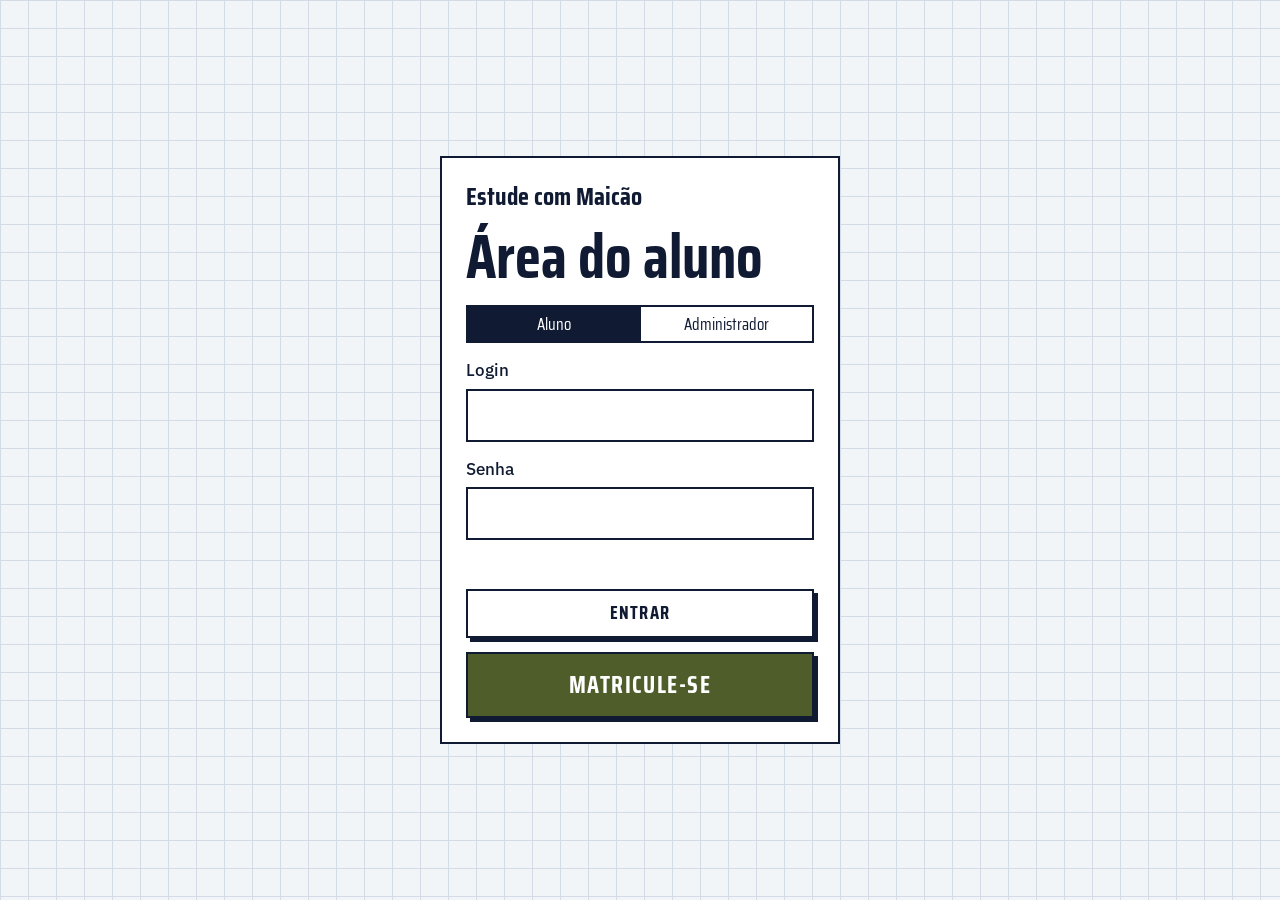
==== index.html @ 5675125b "feat: plataforma de mentoria (landing, login, area do aluno e painel admin) em arquivo unico" ====
<!doctype html><html lang="pt-BR"><head><meta charset="utf-8"><meta name="viewport" content="width=device-width,initial-scale=1"><link rel="preconnect" href="https://fonts.googleapis.com"><link href="https://fonts.googleapis.com/css2?family=Saira+Condensed:wght@600;700&family=IBM+Plex+Sans:wght@400;500&display=swap" rel="stylesheet"><link rel="stylesheet" href="style.css"><title>Área do aluno | Estude com Maicão</title></head>
<body data-p="login"><main class="center"><form id="f" class="box narrow"><a class="logo" href="matricula.html">Estude com Maicão</a><h1>Área do aluno</h1>
<div class="tabs"><button type="button" class="tab on" data-r="aluno">Aluno</button><button type="button" class="tab" data-r="admin">Administrador</button></div>
<label>Login<input id="l" autocomplete="username" required></label>
<label>Senha<input id="s" type="password" autocomplete="current-password" required></label>
<p id="e" class="err" role="alert"></p>
<button class="btn ln">ENTRAR</button>
<a class="btn big" href="matricula.html">MATRICULE-SE</a></form></main><script src="app.js"></script></body></html>
---- style.css ----
:root{--paper:#f2f5f8;--grid:#d3dce6;--ink:#101b33;--olive:#4f5d2a;--brass:#d9a02b;--mute:#53607a}
*{box-sizing:border-box;margin:0}
body{font:17px/1.6 'IBM Plex Sans',system-ui,sans-serif;color:var(--ink);background:linear-gradient(var(--grid) 1px,transparent 1px) 0 0/28px 28px,linear-gradient(90deg,var(--grid) 1px,transparent 1px) 0 0/28px 28px,var(--paper);min-height:100vh}
h1,h2,h3,.btn,.tab,.logo{font-family:'Saira Condensed',Impact,sans-serif;line-height:1.1}
h1{font-size:clamp(2.2rem,6vw,3.8rem);font-weight:700}h2{font-size:2rem;margin-bottom:16px}h3{font-size:1.4rem}
[hidden]{display:none!important}
.wrap{max-width:1000px;margin:auto;padding:0 20px}
.s{padding:48px 0}
.top{background:#fff;border-bottom:2px solid var(--ink)}
.bar{display:flex;justify-content:space-between;align-items:center;gap:12px;padding-top:12px;padding-bottom:12px}
.logo{font-size:1.6rem;font-weight:700;text-decoration:none;color:var(--ink)}
.btn{display:inline-block;padding:12px 24px;background:var(--olive);color:#fff;border:2px solid var(--ink);box-shadow:4px 4px 0 var(--ink);font-size:1.15rem;font-weight:700;letter-spacing:.06em;text-decoration:none;cursor:pointer;text-align:center}
.btn:active{transform:translate(3px,3px);box-shadow:1px 1px 0 var(--ink)}
.btn.br{background:var(--brass);color:var(--ink)}.btn.ln{background:#fff;color:var(--ink)}
.box{background:#fff;border:2px solid var(--ink);padding:24px}
.center{display:grid;place-items:center;min-height:100vh;padding:20px}
.narrow{width:100%;max-width:400px;display:grid;gap:14px}.narrow .btn{width:100%}.big{padding:18px;font-size:1.5rem}
label{display:grid;gap:4px;font-weight:500}
input,select{width:100%;padding:11px;background:#fff;border:2px solid var(--ink);font:inherit;color:var(--ink)}
:focus-visible{outline:3px solid var(--brass);outline-offset:2px}
.tabs{display:flex}.tab{flex:1;padding:8px;background:#fff;border:2px solid var(--ink);font-size:1.05rem;cursor:pointer;color:var(--ink)}.tab+.tab{border-left:0}.tab.on{background:var(--ink);color:#fff}
.err{color:#b3261e;min-height:1.4em;font-size:.95rem}
.hero{display:grid;grid-template-columns:1fr 1fr;gap:40px;align-items:center;padding:56px 0}
.hero p{margin:16px 0 24px;max-width:46ch;color:var(--mute)}
.video{aspect-ratio:16/9;background:#fff;border:2px solid var(--ink);box-shadow:6px 6px 0 var(--ink);display:grid;place-items:center;text-align:center;padding:12px}
.video iframe{width:100%;height:100%;border:0}
.steps{display:grid;grid-template-columns:repeat(3,1fr);gap:20px;list-style:none;padding:0;counter-reset:n}
.steps li{background:#fff;border:2px solid var(--ink);padding:20px;counter-increment:n}
.steps li::before{content:counter(n);font:700 2.4rem 'Saira Condensed',sans-serif;color:var(--olive);display:block}
.grid3{display:grid;grid-template-columns:repeat(auto-fill,minmax(210px,1fr));gap:34px 22px;padding-top:14px}
.pasta{position:relative;display:grid;gap:4px;text-align:left;padding:22px 18px;background:#dfe6c8;border:2px solid var(--ink);font:inherit;color:var(--ink);cursor:pointer}
.pasta b{font:700 1.4rem 'Saira Condensed',sans-serif}.pasta small{color:var(--mute)}
.pasta::before{content:"";position:absolute;top:-14px;left:-2px;width:44%;height:14px;background:inherit;border:2px solid var(--ink);border-bottom:0}
button.pasta:hover{background:#cfd9ad}
.item{display:block;width:100%;text-align:left;padding:14px;margin-top:10px;background:#fff;border:2px solid var(--ink);font:inherit;color:var(--ink);cursor:pointer}.item:hover{background:#eef2e0}
details{background:#fff;border:2px solid var(--ink);padding:14px;margin-top:10px}summary{font-weight:500;cursor:pointer}details p{margin-top:8px;color:var(--mute)}
.cta{text-align:center}.cta p{margin-bottom:20px;color:var(--mute)}
footer{padding:24px 0;text-align:center;color:var(--mute);font-size:.9rem}
.ov{overflow-x:auto}table{width:100%;border-collapse:collapse;background:#fff}td,th{border:2px solid var(--ink);padding:8px;text-align:left}
td button,ul.l button,.chip button{margin:2px;padding:4px 10px;border:2px solid var(--ink);background:#fff;cursor:pointer;font:inherit;color:var(--ink)}
.form{display:grid;grid-template-columns:repeat(auto-fit,minmax(180px,1fr));gap:12px;align-items:end;margin:16px 0}
.chip{display:inline-block;border:2px solid var(--ink);background:#fff;padding:2px 4px 2px 10px;margin:0 6px 6px 0}
ul.l{list-style:none;padding:0}ul.l li{background:#fff;border:2px solid var(--ink);padding:8px 12px;margin-top:8px;display:flex;gap:10px;align-items:center}ul.l small{color:var(--mute);margin-right:auto}
@media(max-width:760px){.hero,.steps{grid-template-columns:1fr}}
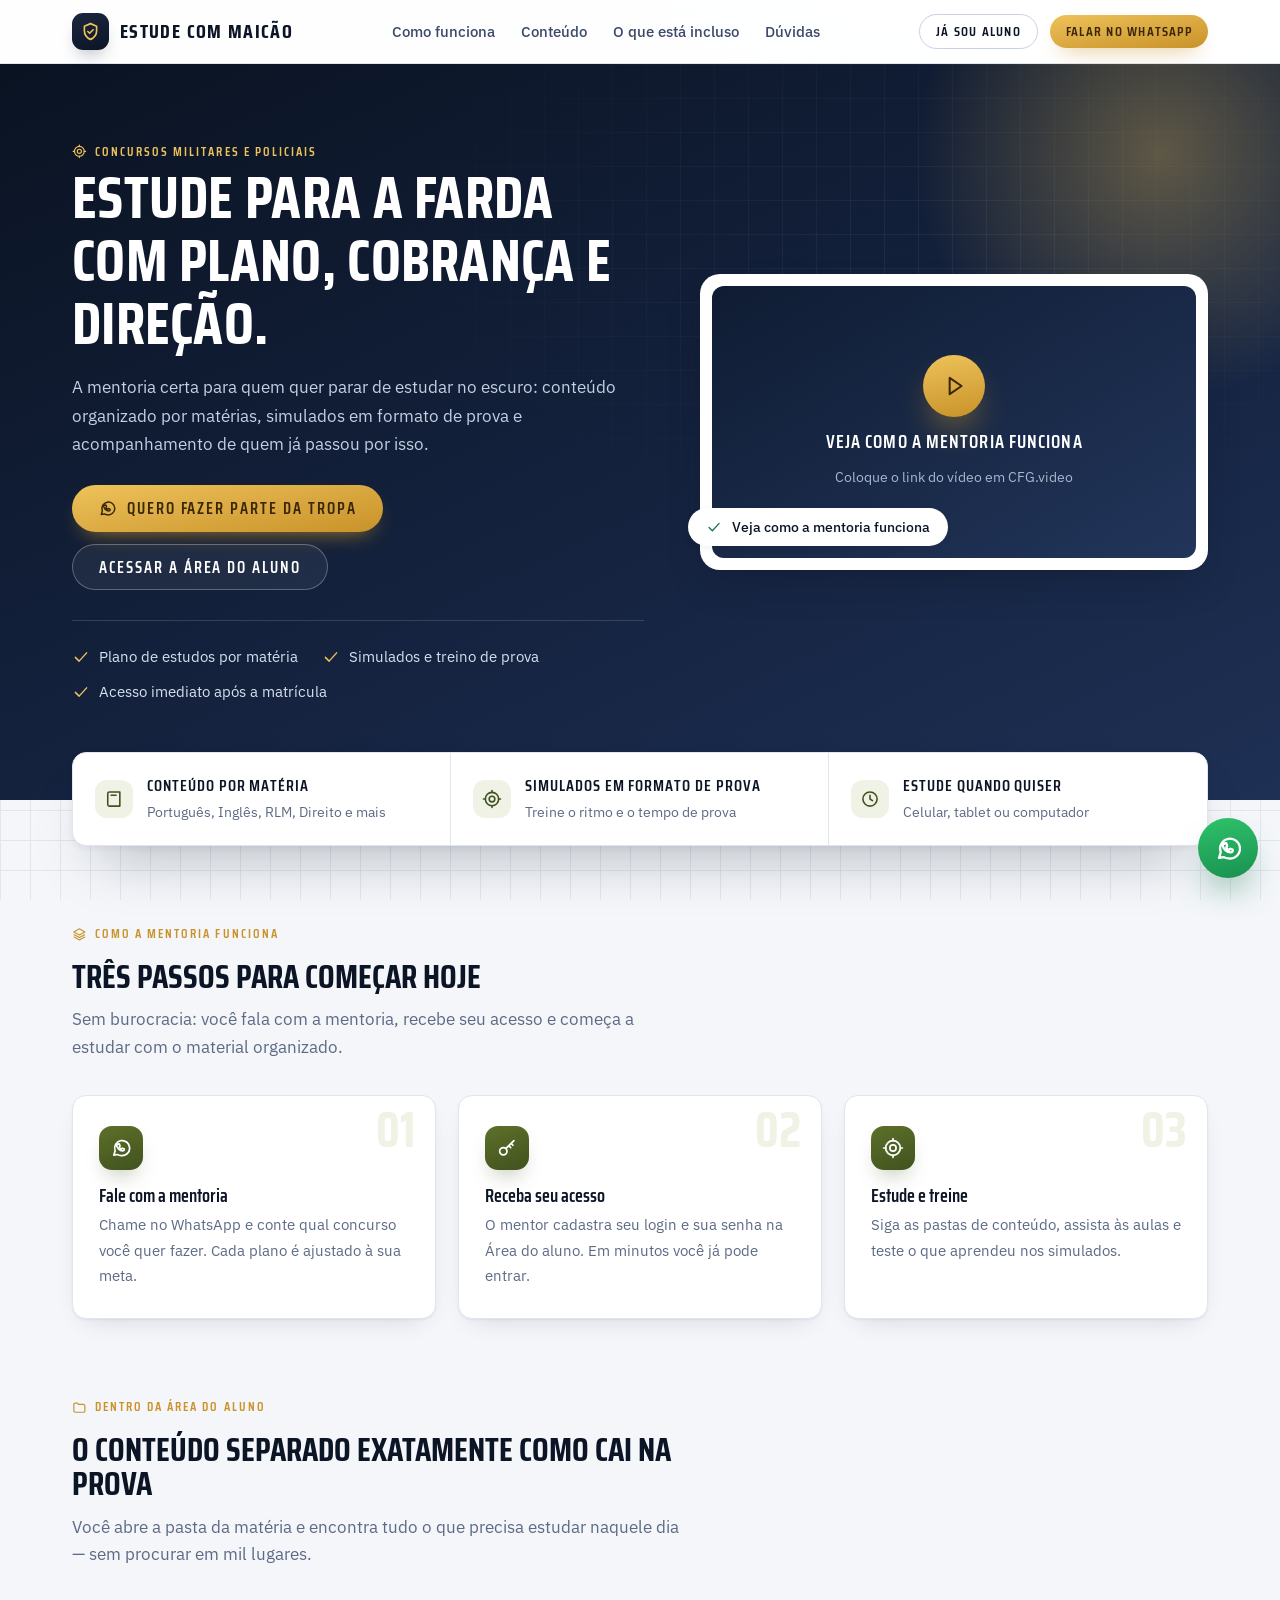
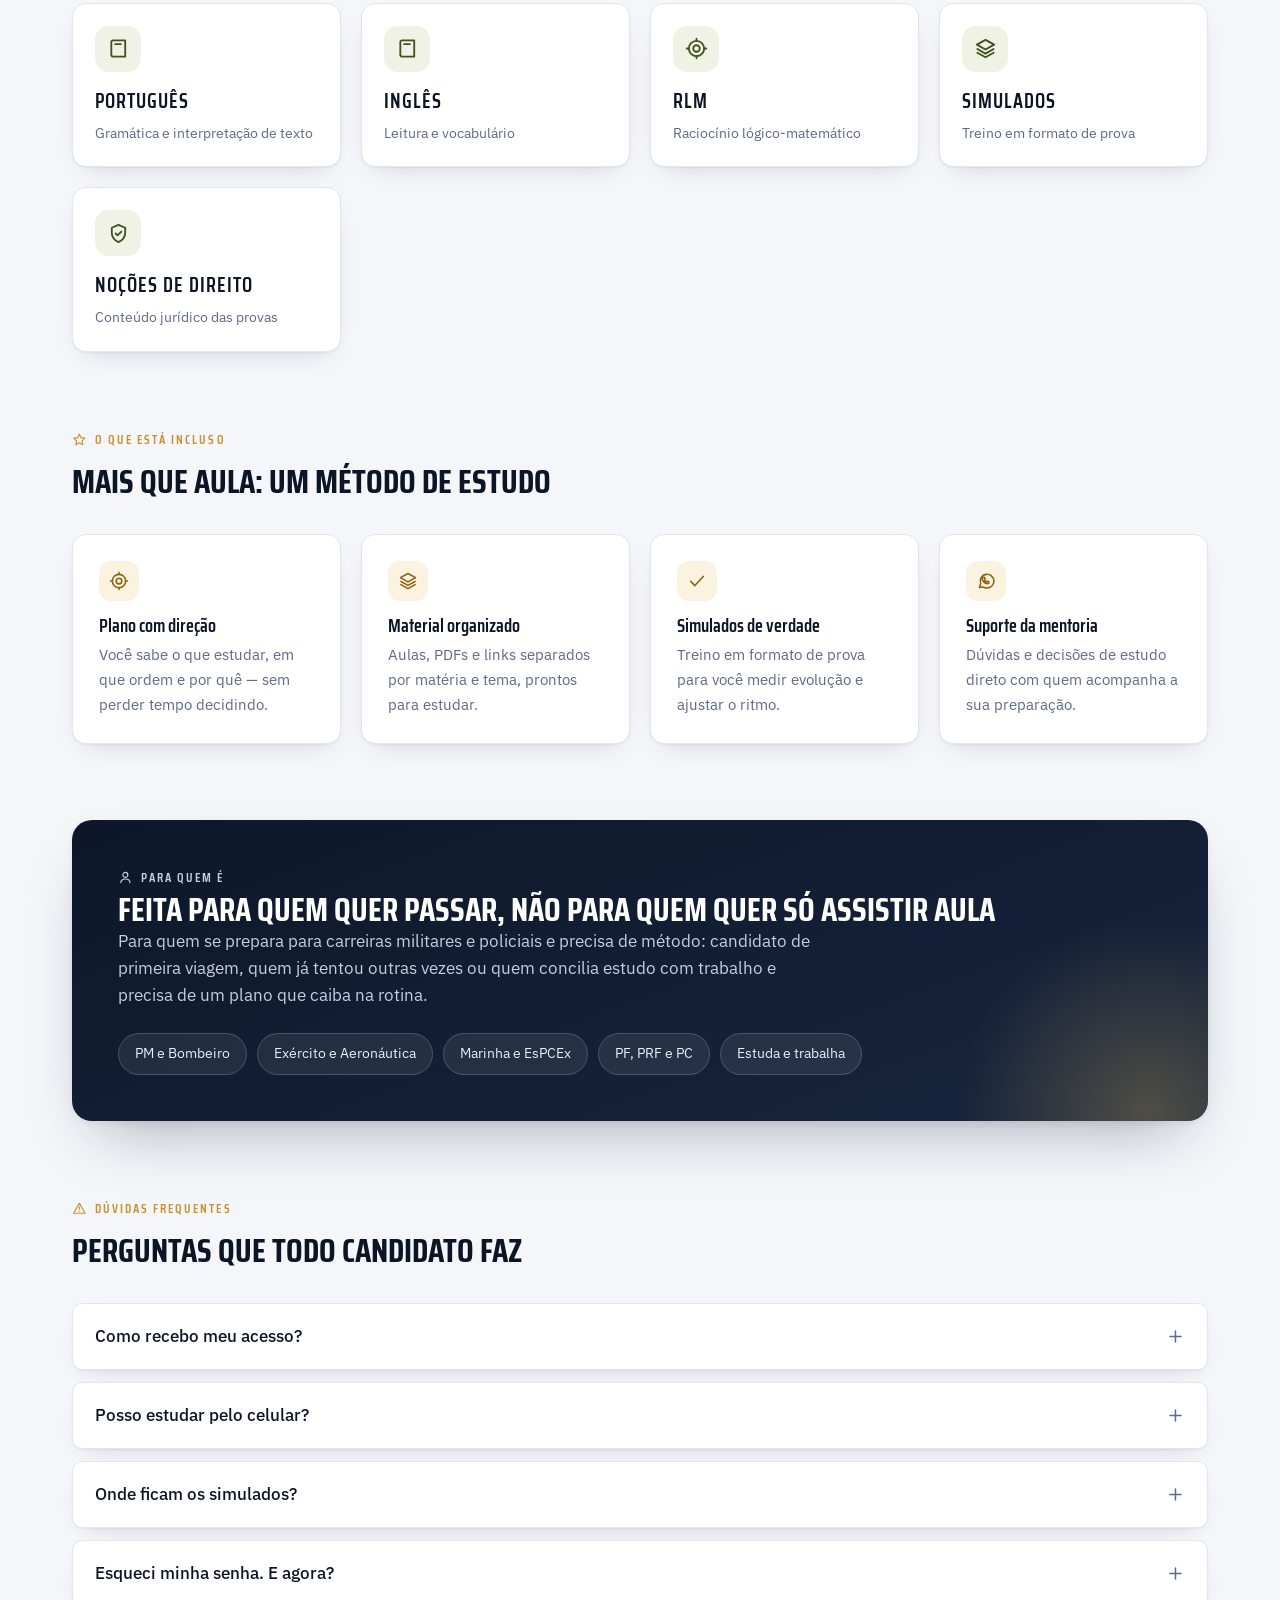
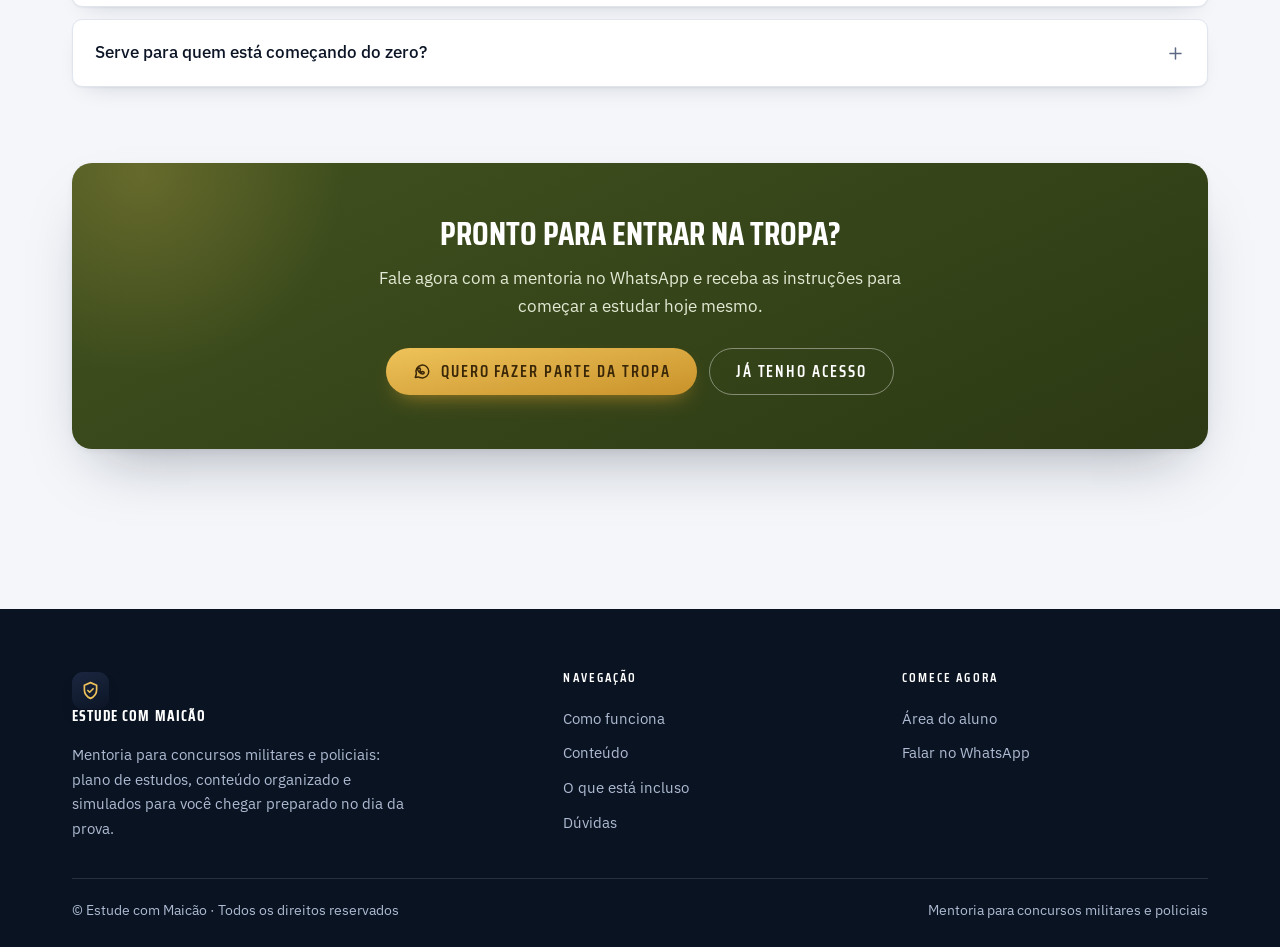
==== commit 271906d3: "chore: nova plataforma na raiz e versao antiga movida para v1/" ====
--- a/index.html
+++ b/index.html
@@ -1,8 +1,1084 @@
-<!doctype html><html lang="pt-BR"><head><meta charset="utf-8"><meta name="viewport" content="width=device-width,initial-scale=1"><link rel="preconnect" href="https://fonts.googleapis.com"><link href="https://fonts.googleapis.com/css2?family=Saira+Condensed:wght@600;700&family=IBM+Plex+Sans:wght@400;500&display=swap" rel="stylesheet"><link rel="stylesheet" href="style.css"><title>Área do aluno | Estude com Maicão</title></head>
-<body data-p="login"><main class="center"><form id="f" class="box narrow"><a class="logo" href="matricula.html">Estude com Maicão</a><h1>Área do aluno</h1>
-<div class="tabs"><button type="button" class="tab on" data-r="aluno">Aluno</button><button type="button" class="tab" data-r="admin">Administrador</button></div>
-<label>Login<input id="l" autocomplete="username" required></label>
-<label>Senha<input id="s" type="password" autocomplete="current-password" required></label>
-<p id="e" class="err" role="alert"></p>
-<button class="btn ln">ENTRAR</button>
-<a class="btn big" href="matricula.html">MATRICULE-SE</a></form></main><script src="app.js"></script></body></html>
+<!doctype html>
+<html lang="pt-BR">
+<head>
+<meta charset="utf-8">
+<meta name="viewport" content="width=device-width,initial-scale=1,viewport-fit=cover">
+<meta name="description" content="Mentoria para concursos militares e policiais: plano de estudos, conteúdo organizado por pastas e simulados na Área do aluno.">
+<meta name="theme-color" content="#0c1526">
+<link rel="preconnect" href="https://fonts.googleapis.com">
+<link rel="preconnect" href="https://fonts.gstatic.com" crossorigin>
+<link href="https://fonts.googleapis.com/css2?family=Saira+Condensed:wght@500;600;700&family=IBM+Plex+Sans:wght@400;500;600&display=swap" rel="stylesheet">
+<title>Estude com Maicão | Mentoria para concursos militares e policiais</title>
+<style>
+:root{
+  --ink:#0c1526;--ink-2:#1b2740;--ink-3:#3b496a;
+  --paper:#f4f6fa;--card:#fff;
+  --olive:#41521f;--olive-2:#5d7029;--olive-soft:#eff2e4;
+  --brass:#c9922a;--brass-2:#eec25a;--brass-soft:#fbf3df;
+  --mute:#5d6a85;--line:#e0e5ee;--line-2:#c9d2e0;
+  --ok:#17724a;--ok-soft:#e7f4ed;--danger:#a81f16;--danger-soft:#fdecea;
+  --r-lg:20px;--r:14px;--r-sm:10px;--pill:999px;
+  --sh-1:0 1px 2px rgba(12,21,38,.05),0 10px 26px -14px rgba(12,21,38,.20);
+  --sh-2:0 2px 6px rgba(12,21,38,.06),0 30px 60px -26px rgba(12,21,38,.35);
+  --sh-3:0 18px 40px -18px rgba(12,21,38,.55);
+  --max:1180px;
+}
+*{box-sizing:border-box;margin:0}
+html{scroll-behavior:smooth;-webkit-text-size-adjust:100%}
+body{
+  font:16.5px/1.65 'IBM Plex Sans',system-ui,-apple-system,'Segoe UI',sans-serif;color:var(--ink);
+  background:
+    radial-gradient(1100px 520px at 88% -18%,#fff,rgba(255,255,255,0) 62%),
+    linear-gradient(var(--line) 1px,transparent 1px) 0 0/30px 30px,
+    linear-gradient(90deg,var(--line) 1px,transparent 1px) 0 0/30px 30px,
+    var(--paper);
+  background-attachment:fixed;
+  min-height:100vh;min-height:100dvh;-webkit-font-smoothing:antialiased;
+  -webkit-tap-highlight-color:transparent;
+  overflow-x:hidden;
+}
+h1,h2,h3,h4,.display,.btn,.seg-btn,.logo,.stat b,.step-n,.eyebrow,.tag,.badge,.pill{
+  font-family:'Saira Condensed',Impact,'Arial Narrow',sans-serif;line-height:1.06}
+h1{font-size:clamp(2.2rem,5.2vw,3.7rem);font-weight:700;text-transform:uppercase;letter-spacing:.005em}
+h2{font-size:clamp(1.45rem,3vw,2.05rem);font-weight:700;text-transform:uppercase}
+h3{font-size:1.16rem;font-weight:600}
+p{max-width:70ch}
+a{color:inherit;text-decoration:none}
+[hidden]{display:none!important}
+.muted{color:var(--mute)}
+.small{font-size:.88rem}
+.wrap{max-width:var(--max);margin:0 auto;padding:0 max(22px,env(safe-area-inset-left)) 0 max(22px,env(safe-area-inset-right))}
+.row{display:flex;align-items:center;gap:10px}
+.ico{display:inline-flex;align-items:center;justify-content:center;width:1.15em;height:1.15em;flex:0 0 auto}
+.ico svg{width:100%;height:100%;fill:none;stroke:currentColor;stroke-width:1.9;stroke-linecap:round;stroke-linejoin:round}
+.ico.fill svg{fill:currentColor;stroke:none}
+.eyebrow{display:inline-flex;align-items:center;gap:8px;font-size:.8rem;font-weight:600;letter-spacing:.16em;text-transform:uppercase;color:var(--brass)}
+.sec{padding:76px 0}
+.sec-head{max-width:62ch;margin-bottom:34px}
+.sec-head h2{margin:10px 0 12px}
+.card{background:var(--card);border:1px solid var(--line);border-radius:var(--r);box-shadow:var(--sh-1)}
+.card.pad{padding:26px}
+.badge{display:inline-flex;align-items:center;gap:6px;padding:3px 11px;border-radius:var(--pill);background:var(--olive-soft);color:var(--olive);font-size:.78rem;font-weight:600;letter-spacing:.09em;text-transform:uppercase;border:1px solid rgba(65,82,31,.16)}
+.badge.gold{background:var(--brass-soft);color:#8a6413;border-color:rgba(201,146,42,.28)}
+.badge.new{background:var(--brass);color:#3d2a05;border-color:transparent}
+.pill{display:inline-flex;align-items:center;gap:6px;padding:4px 12px;border-radius:var(--pill);font-size:.8rem;font-weight:600;letter-spacing:.08em;text-transform:uppercase;border:1px solid var(--line-2);background:#fff;color:var(--ink-3)}
+.pill.ok{background:var(--ok-soft);border-color:rgba(23,114,74,.22);color:var(--ok)}
+.pill.off{background:var(--danger-soft);border-color:rgba(168,31,22,.2);color:var(--danger)}
+.btn{
+  display:inline-flex;align-items:center;justify-content:center;gap:10px;
+  padding:14px 26px;border:0;border-radius:var(--pill);cursor:pointer;font:600 1.02rem/1 'Saira Condensed',sans-serif;
+  letter-spacing:.12em;text-transform:uppercase;color:#fff;background:linear-gradient(170deg,var(--olive-2),var(--olive));
+  box-shadow:0 10px 22px -12px rgba(65,82,31,.85);transition:transform .18s ease,box-shadow .18s ease,filter .18s ease;
+  text-align:center;white-space:nowrap;
+}
+.btn:hover{transform:translateY(-2px);box-shadow:0 16px 30px -14px rgba(65,82,31,.9)}
+.btn:active{transform:translateY(0) scale(.99)}
+.btn.gold{background:linear-gradient(170deg,var(--brass-2),var(--brass));color:#3a2708;box-shadow:0 10px 22px -12px rgba(201,146,42,.95)}
+.btn.gold:hover{box-shadow:0 16px 32px -14px rgba(201,146,42,1)}
+.btn.dark{background:linear-gradient(170deg,var(--ink-2),var(--ink));color:#fff;box-shadow:0 10px 22px -14px rgba(12,21,38,.9)}
+.btn.ghost{background:#fff;color:var(--ink);border:1.5px solid var(--line-2);box-shadow:none}
+.btn.ghost:hover{border-color:var(--ink);box-shadow:var(--sh-1)}
+.btn.danger{background:linear-gradient(170deg,#c9302a,var(--danger));box-shadow:0 10px 22px -14px rgba(168,31,22,.9)}
+.btn.sm{padding:10px 16px;font-size:.86rem;letter-spacing:.09em}
+.btn.block{width:100%}
+.btn[disabled]{opacity:.62;cursor:not-allowed;transform:none;box-shadow:none}
+.link{background:none;border:0;padding:0;cursor:pointer;color:var(--olive);font:600 .95rem 'IBM Plex Sans',sans-serif;text-decoration:underline;text-underline-offset:3px}
+.field{display:grid;gap:7px}
+.field>span{font:600 .78rem/1 'IBM Plex Sans',sans-serif;letter-spacing:.12em;text-transform:uppercase;color:var(--ink-3)}
+input,select,textarea{
+  width:100%;padding:13px 15px;background:#fff;border:1.5px solid var(--line-2);border-radius:var(--r-sm);
+  font:inherit;color:var(--ink);transition:border-color .15s ease,box-shadow .15s ease;
+}
+input::placeholder{color:#9aa5bb}
+input:focus,select:focus,textarea:focus{outline:0;border-color:var(--ink);box-shadow:0 0 0 4px rgba(201,146,42,.28)}
+.ig{position:relative;display:flex;align-items:center}
+.ig input{padding-right:52px}
+.ig-btn{position:absolute;right:6px;width:40px;height:40px;border:0;border-radius:9px;background:transparent;color:var(--mute);cursor:pointer;display:grid;place-items:center}
+.ig-btn:hover{background:var(--paper);color:var(--ink)}
+.ig-btn .ico{width:19px;height:19px}
+.err{color:var(--danger);font-size:.92rem;min-height:1.35em;display:flex;align-items:center;gap:8px}
+.mono{font-family:ui-monospace,SFMono-Regular,Menlo,monospace}
+.top{position:-webkit-sticky;position:sticky;top:0;z-index:40;background:rgba(255,255,255,.9);-webkit-backdrop-filter:blur(12px);backdrop-filter:blur(12px);border-bottom:1px solid var(--line)}
+.bar{display:flex;align-items:center;justify-content:space-between;gap:18px;padding-top:13px;padding-bottom:13px}
+.brand{display:inline-flex;align-items:center;gap:11px;font:700 1.22rem/1 'Saira Condensed',sans-serif;text-transform:uppercase;letter-spacing:.07em}
+.brand-mark{width:37px;height:37px;border-radius:11px;display:grid;place-items:center;background:linear-gradient(160deg,var(--ink-2),var(--ink));color:var(--brass-2);box-shadow:0 10px 20px -12px rgba(12,21,38,.95)}
+.brand-mark .ico{width:21px;height:21px}
+.nav{display:flex;align-items:center;gap:26px}
+.nav a{font:500 .94rem/1 'IBM Plex Sans',sans-serif;color:var(--ink-3);padding:6px 0;position:relative}
+.nav a::after{content:'';position:absolute;left:0;bottom:0;height:2px;width:0;background:var(--brass);transition:width .22s ease}
+.nav a:hover{color:var(--ink)}
+.nav a:hover::after{width:100%}
+.nav-actions{display:flex;align-items:center;gap:12px}
+.menu-btn{display:none;width:42px;height:42px;border:1px solid var(--line-2);background:#fff;border-radius:11px;color:var(--ink);cursor:pointer;place-items:center}
+.menu-btn .ico{width:20px;height:20px}
+.hero{position:relative;overflow:hidden;background:linear-gradient(155deg,#0a1322 0%,#152340 58%,#1e3054 100%);color:#eef2f9;padding:76px 0 96px}
+.hero::before{content:'';position:absolute;inset:0;background-image:linear-gradient(rgba(255,255,255,.055) 1px,transparent 1px),linear-gradient(90deg,rgba(255,255,255,.055) 1px,transparent 1px);background-size:34px 34px;-webkit-mask-image:radial-gradient(760px 420px at 72% 24%,#000,transparent 78%);mask-image:radial-gradient(760px 420px at 72% 24%,#000,transparent 78%)}
+.hero::after{content:'';position:absolute;width:560px;height:560px;right:-160px;top:-190px;border-radius:50%;background:radial-gradient(circle,rgba(238,194,90,.34),rgba(238,194,90,0) 62%)}
+.hero .wrap{position:relative;z-index:1}
+.hero-grid{display:grid;grid-template-columns:1.06fr .94fr;gap:56px;align-items:center}
+.hero h1{color:#fff;max-width:22ch}
+.hero .eyebrow{color:var(--brass-2)}
+.hero-lead{margin:18px 0 26px;font-size:1.08rem;color:#c4cfe2}
+.hero-cta{display:flex;flex-wrap:wrap;gap:12px}
+.hero-points{display:flex;flex-wrap:wrap;gap:10px 24px;margin-top:30px;padding-top:24px;border-top:1px solid rgba(255,255,255,.14);list-style:none;padding-left:0}
+.hero-points li{display:flex;align-items:center;gap:9px;font-size:.93rem;color:#d7e0ef}
+.hero-points .ico{width:18px;height:18px;color:var(--brass-2)}
+.video-card{position:relative;border-radius:var(--r-lg);background:#fff;padding:12px;box-shadow:var(--sh-3)}
+.video{position:relative;aspect-ratio:16/9;border-radius:12px;overflow:hidden;background:linear-gradient(150deg,#0f1c33,#22355a);display:grid;place-items:center;text-align:center;color:#ccd7ea}
+.video iframe{position:absolute;inset:0;width:100%;height:100%;border:0}
+.video-ph{display:grid;gap:10px;place-items:center;padding:22px}
+.video-ph b{font:600 1.15rem 'Saira Condensed';text-transform:uppercase;letter-spacing:.06em;color:#fff}
+.video-ph small{color:#a9b7ce}
+.video-ph .play{width:62px;height:62px;border-radius:50%;background:linear-gradient(170deg,var(--brass-2),var(--brass));color:#3a2708;display:grid;place-items:center;box-shadow:0 18px 36px -14px rgba(201,146,42,.95)}
+.video-ph .play .ico{width:26px;height:26px}
+.video-tag{position:absolute;left:-12px;bottom:24px;background:#fff;color:var(--ink);border-radius:var(--pill);padding:10px 18px;box-shadow:var(--sh-2);display:flex;align-items:center;gap:9px;font:500 .88rem 'IBM Plex Sans'}
+.video-tag .ico{color:var(--ok)}
+.strip{margin-top:-48px;position:relative;z-index:2}
+.strip-inner{display:grid;grid-template-columns:repeat(3,1fr);background:#fff;border:1px solid var(--line);border-radius:var(--r);box-shadow:var(--sh-2);overflow:hidden}
+.strip-item{display:flex;gap:14px;align-items:center;padding:20px 22px;border-right:1px solid var(--line)}
+.strip-item:last-child{border-right:0}
+.strip-item .ico{width:38px;height:38px;padding:9px;border-radius:12px;background:var(--olive-soft);color:var(--olive)}
+.strip-item b{display:block;font:600 1rem 'Saira Condensed';text-transform:uppercase;letter-spacing:.06em}
+.strip-item small{color:var(--mute);font-size:.88rem}
+.steps{display:grid;grid-template-columns:repeat(3,1fr);gap:22px;list-style:none;padding:0}
+.step{position:relative;padding:30px 26px;background:#fff;border:1px solid var(--line);border-radius:var(--r);box-shadow:var(--sh-1);overflow:hidden;transition:transform .2s ease,box-shadow .2s ease}
+.step:hover{transform:translateY(-4px);box-shadow:var(--sh-2)}
+.step-n{position:absolute;right:20px;top:10px;font-size:3.1rem;font-weight:700;color:var(--olive-soft);line-height:1}
+.step-ico{width:44px;height:44px;border-radius:13px;background:linear-gradient(160deg,var(--olive-2),var(--olive));color:#fff;display:grid;place-items:center;margin-bottom:16px;box-shadow:0 12px 24px -14px rgba(65,82,31,.95)}
+.step-ico .ico{width:22px;height:22px}
+.step h3{margin-bottom:7px}
+.step p{color:var(--mute);font-size:.96rem}
+.grid-folders{display:grid;grid-template-columns:repeat(auto-fill,minmax(238px,1fr));gap:20px}
+.folder{display:grid;gap:5px;text-align:left;padding:22px;background:#fff;border:1px solid var(--line);border-radius:var(--r);box-shadow:var(--sh-1);color:var(--ink);font:inherit;cursor:pointer;transition:transform .2s ease,box-shadow .2s ease,border-color .2s ease}
+.folder:hover{transform:translateY(-4px);box-shadow:var(--sh-2);border-color:var(--line-2)}
+.folder-top{display:flex;align-items:center;justify-content:space-between}
+.folder-ico{width:46px;height:46px;border-radius:14px;background:var(--olive-soft);color:var(--olive);display:grid;place-items:center}
+.folder-ico .ico{width:23px;height:23px}
+.folder b{font:600 1.26rem 'Saira Condensed';text-transform:uppercase;letter-spacing:.05em;margin-top:8px}
+.folder small{color:var(--mute)}
+.folder .go{color:var(--line-2);transition:color .2s,transform .2s}
+.folder:hover .go{color:var(--brass);transform:translateX(3px)}
+.feat-grid{display:grid;grid-template-columns:repeat(auto-fit,minmax(252px,1fr));gap:20px}
+.feat{padding:26px;border:1px solid var(--line);border-radius:var(--r);background:#fff;box-shadow:var(--sh-1)}
+.feat .ico{width:40px;height:40px;padding:10px;border-radius:12px;background:var(--brass-soft);color:#8a6413;margin-bottom:15px}
+.feat h3{margin-bottom:6px}
+.feat p{color:var(--mute);font-size:.95rem}
+.panel{position:relative;overflow:hidden;background:linear-gradient(160deg,#0d1729,#17253f);color:#e9eef8;border-radius:var(--r-lg);padding:46px;box-shadow:var(--sh-2)}
+.panel::after{content:'';position:absolute;width:420px;height:420px;right:-150px;bottom:-200px;border-radius:50%;background:radial-gradient(circle,rgba(238,194,90,.26),transparent 64%)}
+.panel>*{position:relative;z-index:1}
+.panel h2{color:#fff}
+.panel p{color:#c3cee2}
+.panel .chip-list{display:flex;flex-wrap:wrap;gap:10px;margin-top:24px}
+.panel .chip-list span{padding:8px 16px;border-radius:var(--pill);background:rgba(255,255,255,.08);border:1px solid rgba(255,255,255,.17);font-size:.88rem}
+.faq{display:grid;gap:12px}
+.faq-item{background:#fff;border:1px solid var(--line);border-radius:var(--r-sm);box-shadow:var(--sh-1);overflow:hidden}
+.faq-item summary{list-style:none;cursor:pointer;padding:19px 22px;display:flex;align-items:center;justify-content:space-between;gap:16px;font-weight:500}
+.faq-item summary::-webkit-details-marker{display:none}
+.faq-item summary .ico{color:var(--mute);transition:transform .2s ease,color .2s ease}
+.faq-item[open] summary .ico{transform:rotate(45deg);color:var(--brass)}
+.faq-item p{padding:0 22px 20px;color:var(--mute);font-size:.96rem}
+.cta-band{position:relative;overflow:hidden;background:linear-gradient(155deg,var(--olive),#2c3914);color:#fff;border-radius:var(--r-lg);padding:54px 44px;text-align:center;box-shadow:var(--sh-2)}
+.cta-band::after{content:'';position:absolute;width:460px;height:460px;left:-160px;top:-220px;border-radius:50%;background:radial-gradient(circle,rgba(238,194,90,.22),transparent 62%)}
+.cta-band>*{position:relative;z-index:1}
+.cta-band h2{color:#fff}
+.cta-band p{margin:14px auto 28px;color:#e2e9d4;max-width:54ch}
+.cta-band .hero-cta{justify-content:center}
+.foot{margin-top:84px;background:#0a1322;color:#aebbd2;padding:58px 0 calc(26px + env(safe-area-inset-bottom,0px))}
+.foot-grid{display:grid;grid-template-columns:1.5fr 1fr 1fr;gap:32px}
+.foot h4{color:#fff;font:600 .82rem 'Saira Condensed';letter-spacing:.16em;text-transform:uppercase;margin-bottom:14px}
+.foot a{display:block;padding:5px 0;color:#aebbd2;font-size:.94rem}
+.foot a:hover{color:#fff}
+.foot .brand{color:#fff;margin-bottom:14px}
+.foot p{font-size:.94rem;max-width:38ch}
+.foot-bottom{margin-top:36px;padding-top:20px;border-top:1px solid rgba(255,255,255,.12);display:flex;justify-content:space-between;gap:14px;flex-wrap:wrap;font-size:.85rem}
+.fab{position:fixed;right:calc(22px + env(safe-area-inset-right,0px));bottom:calc(22px + env(safe-area-inset-bottom,0px));z-index:50;width:60px;height:60px;border-radius:50%;display:grid;place-items:center;background:linear-gradient(170deg,#2ec26a,#199150);color:#fff;box-shadow:0 20px 36px -16px rgba(23,114,74,.98);transition:transform .2s ease}
+.fab:hover{transform:scale(1.07)}
+.fab .ico{width:29px;height:29px}
+.auth{display:grid;grid-template-columns:1.02fr .98fr;min-height:100vh;min-height:100dvh}
+.auth-aside{position:relative;overflow:hidden;background:linear-gradient(160deg,#0a1322,#1a2947 72%);color:#e9eef8;padding:52px;display:flex;flex-direction:column;justify-content:space-between;gap:36px}
+.auth-aside::before{content:'';position:absolute;inset:0;background-image:linear-gradient(rgba(255,255,255,.05) 1px,transparent 1px),linear-gradient(90deg,rgba(255,255,255,.05) 1px,transparent 1px);background-size:32px 32px;-webkit-mask-image:radial-gradient(520px 420px at 70% 20%,#000,transparent 76%);mask-image:radial-gradient(520px 420px at 70% 20%,#000,transparent 76%)}
+.auth-aside>*{position:relative;z-index:1}
+.auth-aside .eyebrow{color:var(--brass-2)}
+.auth-aside h2{font-size:clamp(1.75rem,3vw,2.4rem);color:#fff;margin:12px 0 14px;max-width:18ch}
+.auth-points{list-style:none;padding:0;display:grid;gap:14px}
+.auth-points li{display:flex;gap:12px;align-items:flex-start;color:#cbd6e8;font-size:.97rem}
+.auth-points .ico{width:27px;height:27px;padding:5px;border-radius:8px;background:rgba(238,194,90,.16);color:var(--brass-2);margin-top:1px}
+.auth-quote{border-left:3px solid var(--brass);padding-left:16px;color:#bac7dd;font-size:.95rem}
+.auth-panel{display:grid;place-items:center;padding:44px 26px}
+.auth-card{width:100%;max-width:442px;padding:34px}
+.auth-card h1{font-size:2.1rem;margin-bottom:6px}
+.auth-card .muted{margin-bottom:20px;font-size:.95rem}
+.auth-foot{display:flex;justify-content:space-between;align-items:center;gap:14px;flex-wrap:wrap;font-size:.9rem;color:var(--mute)}
+.hint{font-size:.83rem;color:var(--mute);text-align:center;margin-top:16px}
+.page{padding:46px 0 84px}
+.page-head{display:flex;justify-content:space-between;align-items:flex-end;gap:24px;flex-wrap:wrap;margin-bottom:28px}
+.page-head h1{font-size:clamp(1.85rem,3.6vw,2.6rem)}
+.page-head .muted{margin-top:8px}
+.stats{display:grid;grid-template-columns:repeat(auto-fit,minmax(184px,1fr));gap:16px;margin-bottom:28px}
+.stat{display:flex;align-items:center;gap:14px;padding:18px 20px;background:#fff;border:1px solid var(--line);border-radius:var(--r);box-shadow:var(--sh-1)}
+.stat .ico{width:42px;height:42px;padding:10px;border-radius:12px;background:var(--olive-soft);color:var(--olive)}
+.stat.ok .ico{background:var(--ok-soft);color:var(--ok)}
+.stat.off .ico{background:var(--danger-soft);color:var(--danger)}
+.stat.gold .ico{background:var(--brass-soft);color:#8a6413}
+.stat b{display:block;font-size:1.8rem;line-height:1}
+.stat small{color:var(--mute);font-size:.86rem}
+.toolbar{display:flex;gap:12px;align-items:center;flex-wrap:wrap;margin-bottom:24px}
+.toolbar .ig{flex:1;min-width:250px}
+.crumb{display:flex;align-items:center;gap:10px;margin-bottom:18px;color:var(--mute);font-size:.92rem;flex-wrap:wrap}
+.crumb b{color:var(--ink)}
+.list-head{display:flex;align-items:center;justify-content:space-between;gap:16px;flex-wrap:wrap;margin-bottom:16px}
+.item{display:flex;align-items:center;gap:14px;width:100%;text-align:left;padding:16px 18px;margin-bottom:10px;background:#fff;border:1px solid var(--line);border-radius:var(--r-sm);box-shadow:var(--sh-1);font:inherit;color:var(--ink);cursor:pointer;transition:transform .18s ease,box-shadow .18s ease,border-color .18s ease}
+.item:hover{transform:translateY(-2px);box-shadow:var(--sh-2);border-color:var(--line-2)}
+.item-ico{width:42px;height:42px;border-radius:12px;background:var(--olive-soft);color:var(--olive);display:grid;place-items:center;flex:0 0 auto}
+.item-ico .ico{width:20px;height:20px}
+.item-txt{flex:1;display:grid;min-width:0}
+.item-txt b{font:600 1.04rem 'Saira Condensed';text-transform:uppercase;letter-spacing:.04em;overflow:hidden;text-overflow:ellipsis;white-space:nowrap}
+.item-txt small{color:var(--mute);font-size:.87rem}
+.item-go{color:var(--line-2);flex:0 0 auto}
+.item:hover .item-go{color:var(--brass)}
+.empty{text-align:center;padding:48px 22px;border:1.5px dashed var(--line-2);border-radius:var(--r);color:var(--mute);background:rgba(255,255,255,.65)}
+.empty .ico{width:36px;height:36px;margin:0 auto 12px;color:var(--line-2);display:block}
+.empty b{display:block;color:var(--ink);font:600 1.12rem 'Saira Condensed';text-transform:uppercase;letter-spacing:.05em;margin-bottom:5px}
+.seg{display:inline-flex;padding:5px;gap:4px;background:#fff;border:1px solid var(--line-2);border-radius:var(--pill);box-shadow:var(--sh-1)}
+.seg-btn{display:inline-flex;align-items:center;gap:9px;padding:10px 22px;border:0;border-radius:var(--pill);background:transparent;cursor:pointer;font:600 .96rem 'Saira Condensed';letter-spacing:.11em;text-transform:uppercase;color:var(--ink-3);transition:background .2s ease,color .2s ease}
+.seg-btn .ico{width:17px;height:17px}
+.seg-btn:hover{color:var(--ink)}
+.seg-btn.on{background:linear-gradient(170deg,var(--ink-2),var(--ink));color:#fff;box-shadow:0 10px 20px -14px rgba(12,21,38,.95)}
+.seg.wide{display:grid;grid-template-columns:1fr 1fr;width:100%;margin-bottom:28px}
+.seg.wide .seg-btn{justify-content:center}
+.grid-2{display:grid;grid-template-columns:1.45fr 1fr;gap:20px;margin-bottom:22px}
+.list{list-style:none;padding:0;display:grid;gap:10px}
+.list li{display:flex;align-items:center;gap:14px;padding:14px 16px;background:#fff;border:1px solid var(--line);border-radius:var(--r-sm);box-shadow:var(--sh-1)}
+.chips{display:flex;flex-wrap:wrap;gap:10px;margin-bottom:20px}
+.chip{display:inline-flex;align-items:center;gap:9px;padding:8px 10px 8px 15px;background:#fff;border:1px solid var(--line-2);border-radius:var(--pill);font-size:.92rem;box-shadow:var(--sh-1)}
+.chip .ico{width:17px;height:17px;color:var(--olive)}
+.chip small{color:var(--mute)}
+.icon-btn{width:37px;height:37px;border-radius:11px;border:1px solid var(--line-2);background:#fff;color:var(--ink-3);cursor:pointer;display:grid;place-items:center;transition:border-color .18s ease,color .18s ease,background .18s ease}
+.icon-btn .ico{width:17px;height:17px}
+.icon-btn:hover{border-color:var(--ink);color:var(--ink)}
+.icon-btn.danger:hover{background:var(--danger-soft);border-color:rgba(168,31,22,.35);color:var(--danger)}
+.icon-btn.sm{width:27px;height:27px;border-radius:8px}
+.icon-btn.sm .ico{width:14px;height:14px}
+.row-actions{display:flex;gap:8px}
+.ov{overflow-x:auto;border:1px solid var(--line);border-radius:var(--r-sm)}
+table{width:100%;border-collapse:collapse;background:#fff;min-width:600px}
+th{font:600 .76rem/1 'IBM Plex Sans';letter-spacing:.13em;text-transform:uppercase;color:var(--mute);text-align:left;padding:14px 16px;background:var(--paper);border-bottom:1px solid var(--line)}
+td{padding:13px 16px;border-bottom:1px solid var(--line);vertical-align:middle}
+tbody tr:last-child td{border-bottom:0}
+tbody tr:hover{background:#fafbfe}
+.who{display:flex;align-items:center;gap:12px}
+.avatar{width:39px;height:39px;border-radius:50%;display:grid;place-items:center;background:linear-gradient(170deg,var(--olive-2),var(--olive));color:#fff;font:700 .96rem 'Saira Condensed';letter-spacing:.05em}
+.who b{display:block}
+.who small{color:var(--mute);font-size:.86rem}
+.card-head{display:flex;align-items:center;justify-content:space-between;gap:16px;flex-wrap:wrap;margin-bottom:18px}
+.card-head h2{margin:0}
+.card-head .ig{min-width:230px}
+.card-head .row{gap:12px}
+.dz{grid-column:1/-1;display:flex;align-items:center;gap:15px;padding:20px;border:1.5px dashed var(--line-2);border-radius:var(--r-sm);background:#fbfcfe;cursor:pointer;transition:border-color .18s ease,background .18s ease}
+.dz:hover,.dz.over{border-color:var(--brass);background:var(--brass-soft)}
+.dz .ico{width:40px;height:40px;padding:10px;border-radius:12px;background:#fff;color:var(--olive);border:1px solid var(--line)}
+.dz b{display:block;font:600 1rem 'Saira Condensed';text-transform:uppercase;letter-spacing:.06em}
+.dz small{color:var(--mute);display:block}
+.dz-nome{color:var(--olive);font-size:.9rem;margin-left:auto;text-align:right}
+.form{display:grid;grid-template-columns:repeat(auto-fit,minmax(205px,1fr));gap:16px;align-items:end}
+.field.wide,.span-all{grid-column:1/-1}
+.form .btn{justify-self:start}
+.modal{position:fixed;inset:0;z-index:80;background:rgba(8,15,28,.55);-webkit-backdrop-filter:blur(4px);backdrop-filter:blur(4px);display:grid;place-items:center;padding:22px}
+.modal-card{width:100%;max-width:450px;background:#fff;border-radius:var(--r-lg);padding:28px;box-shadow:var(--sh-2);animation:pop .2s ease}
+.modal-card h3{font-size:1.32rem;text-transform:uppercase;margin-bottom:8px}
+.modal-card .muted{margin-bottom:18px;font-size:.94rem}
+.modal-actions{display:flex;gap:10px;justify-content:flex-end;flex-wrap:wrap;margin-top:24px}
+@keyframes pop{from{opacity:0;transform:translateY(10px) scale(.98)}to{opacity:1;transform:none}}
+.toasts{position:fixed;right:calc(20px + env(safe-area-inset-right,0px));bottom:calc(20px + env(safe-area-inset-bottom,0px));z-index:90;display:grid;gap:10px;max-width:min(370px,90vw)}
+.toast{display:flex;align-items:flex-start;gap:11px;padding:14px 16px;background:#fff;border:1px solid var(--line);border-left:4px solid var(--ok);border-radius:var(--r-sm);box-shadow:var(--sh-2);opacity:0;transform:translateY(10px);transition:opacity .25s ease,transform .25s ease}
+.toast.in{opacity:1;transform:none}
+.toast.erro{border-left-color:var(--danger)}
+.toast .ico{width:19px;height:19px;color:var(--ok);margin-top:2px}
+.toast.erro .ico{color:var(--danger)}
+@media(max-width:1000px){
+  .hero-grid{grid-template-columns:1fr;gap:40px}
+  .hero{padding:56px 0 84px}
+  .auth{grid-template-columns:1fr}
+  .auth-panel{order:-1;padding:34px 20px}
+  .auth-aside{order:2;padding:38px 26px;gap:24px}
+  .auth-aside h2{max-width:26ch}
+  .grid-2{grid-template-columns:1fr}
+  .foot-grid{grid-template-columns:1fr 1fr}
+  .nav{display:none}
+  .nav.open{display:flex;position:absolute;top:100%;left:0;right:0;flex-direction:column;align-items:flex-start;gap:6px;padding:18px 22px;background:#fff;border-bottom:1px solid var(--line);box-shadow:var(--sh-2)}
+  .nav.open a{padding:9px 0;width:100%}
+  .menu-btn{display:grid}
+}
+@media(max-width:820px){
+  .steps{grid-template-columns:1fr}
+  .strip-inner{grid-template-columns:1fr}
+  .strip-item{border-right:0;border-bottom:1px solid var(--line)}
+  .strip-item:last-child{border-bottom:0}
+  .strip{margin-top:-36px}
+  .grid-2,.form{grid-template-columns:1fr}
+  .panel,.cta-band{padding:34px 24px}
+  .seg.wide{grid-template-columns:1fr}
+  .page-head h1{font-size:1.9rem}
+}
+@media(max-width:560px){
+  body{font-size:16px}
+  .wrap{padding-left:16px;padding-right:16px}
+  .sec{padding:56px 0}
+  .hero-cta .btn{width:100%}
+  .grid-folders{grid-template-columns:1fr}
+  .stats{grid-template-columns:1fr 1fr}
+  .auth-card{padding:26px 22px}
+  .toasts{left:16px;right:16px;bottom:calc(16px + env(safe-area-inset-bottom,0px));max-width:none}
+  .fab{bottom:calc(16px + env(safe-area-inset-bottom,0px));right:calc(16px + env(safe-area-inset-right,0px))}
+  .foot-grid{grid-template-columns:1fr}
+}
+@media(prefers-reduced-motion:reduce){
+  *{transition:none!important;animation:none!important}
+  html{scroll-behavior:auto}
+}
+</style>
+</head>
+<body>
+<div id="app"></div>
+<div id="toasts" class="toasts" aria-live="polite" aria-atomic="false"></div>
+<div id="modal" class="modal" hidden></div>
+<!-- ===== Página: login ===== -->
+<template id="tpl-login">
+<div class="auth">
+  <aside class="auth-aside">
+    <a class="brand" href="#matricula"><span class="brand-mark"><span class="ico" data-ico="shield"></span></span>Estude com Maicão</a>
+    <div>
+      <p class="eyebrow"><span class="ico" data-ico="star"></span>Área do aluno</p>
+      <h2>Tudo o que você precisa para a prova, em um só lugar.</h2>
+      <ul class="auth-points">
+        <li><span class="ico" data-ico="check"></span><span>Conteúdo organizado por matérias e pastas.</span></li>
+        <li><span class="ico" data-ico="check"></span><span>Simulados em formato de prova para treinar o ritmo.</span></li>
+        <li><span class="ico" data-ico="check"></span><span>Acesso em celular, tablet e computador.</span></li>
+      </ul>
+    </div>
+    <p class="auth-quote">Estudar com plano e cobrança mudou meu resultado: cheguei na prova sabendo o que ia encontrar.<br><b>— Aluno da mentoria</b></p>
+  </aside>
+  <div class="auth-panel">
+    <form id="f" class="card auth-card">
+      <h1>Entrar</h1>
+      <p class="muted">Escolha o perfil e informe seus dados de acesso.</p>
+      <div class="seg wide" role="tablist" aria-label="Perfil de acesso">
+        <button type="button" class="seg-btn on" data-r="aluno" role="tab" aria-selected="true"><span class="ico" data-ico="user"></span>Aluno</button>
+        <button type="button" class="seg-btn" data-r="admin" role="tab" aria-selected="false"><span class="ico" data-ico="shield"></span>Administrador</button>
+      </div>
+      <label class="field" style="margin-bottom:16px"><span>Login</span><input id="l" autocomplete="username" required placeholder="seu.login"></label>
+      <label class="field" style="margin-bottom:10px"><span>Senha</span>
+        <span class="ig"><input id="s" type="password" autocomplete="current-password" required placeholder="••••••"><button type="button" class="ig-btn" id="ver" aria-label="Mostrar senha"><span class="ico" data-ico="eye"></span></button></span>
+      </label>
+      <p id="e" class="err" role="alert"></p>
+      <button class="btn block" id="entrar">Entrar</button>
+      <div class="auth-foot" style="margin-top:22px">
+        <a class="link" href="#matricula">Fazer minha matrícula</a>
+        <a class="link wa">Esqueci a senha</a>
+      </div>
+      <p class="hint">Acesso de demonstração do administrador: <b class="mono">admin / admin123</b></p>
+    </form>
+  </div>
+</div>
+</template>
+
+<!-- ===== Página: matrícula / landing ===== -->
+<template id="tpl-matricula">
+<header class="top">
+  <div class="wrap bar">
+    <a class="brand" href="#matricula"><span class="brand-mark"><span class="ico" data-ico="shield"></span></span>Estude com Maicão</a>
+    <nav class="nav" id="navlinks">
+      <a data-scroll="como-funciona">Como funciona</a>
+      <a data-scroll="conteudo">Conteúdo</a>
+      <a data-scroll="incluso">O que está incluso</a>
+      <a data-scroll="duvidas">Dúvidas</a>
+    </nav>
+    <div class="nav-actions">
+      <a class="btn ghost sm" href="#login">Já sou aluno</a>
+      <a class="btn gold sm wa">Falar no WhatsApp</a>
+      <button class="menu-btn" id="menu" aria-label="Abrir menu" aria-expanded="false"><span class="ico" data-ico="menu"></span></button>
+    </div>
+  </div>
+</header>
+
+<section class="hero">
+  <div class="wrap hero-grid">
+    <div>
+      <p class="eyebrow"><span class="ico" data-ico="target"></span>Concursos militares e policiais</p>
+      <h1>Estude para a farda com plano, cobrança e direção.</h1>
+      <p class="hero-lead">A mentoria certa para quem quer parar de estudar no escuro: conteúdo organizado por matérias, simulados em formato de prova e acompanhamento de quem já passou por isso.</p>
+      <div class="hero-cta">
+        <a class="btn gold wa"><span class="ico" data-ico="whatsapp"></span>Quero fazer parte da tropa</a>
+        <a class="btn ghost" style="background:rgba(255,255,255,.06);color:#fff;border-color:rgba(255,255,255,.28)" href="#login">Acessar a área do aluno</a>
+      </div>
+      <ul class="hero-points">
+        <li><span class="ico" data-ico="check"></span>Plano de estudos por matéria</li>
+        <li><span class="ico" data-ico="check"></span>Simulados e treino de prova</li>
+        <li><span class="ico" data-ico="check"></span>Acesso imediato após a matrícula</li>
+      </ul>
+    </div>
+    <div class="video-card">
+      <div class="video" id="video"></div>
+      <span class="video-tag"><span class="ico" data-ico="check"></span>Veja como a mentoria funciona</span>
+    </div>
+  </div>
+</section>
+
+<div class="wrap strip">
+  <div class="strip-inner">
+    <div class="strip-item"><span class="ico" data-ico="book"></span><span><b>Conteúdo por matéria</b><small>Português, Inglês, RLM, Direito e mais</small></span></div>
+    <div class="strip-item"><span class="ico" data-ico="target"></span><span><b>Simulados em formato de prova</b><small>Treine o ritmo e o tempo de prova</small></span></div>
+    <div class="strip-item"><span class="ico" data-ico="clock"></span><span><b>Estude quando quiser</b><small>Celular, tablet ou computador</small></span></div>
+  </div>
+</div>
+
+<section class="sec" id="como-funciona">
+  <div class="wrap">
+    <div class="sec-head">
+      <p class="eyebrow"><span class="ico" data-ico="layers"></span>Como a mentoria funciona</p>
+      <h2>Três passos para começar hoje</h2>
+      <p class="muted">Sem burocracia: você fala com a mentoria, recebe seu acesso e começa a estudar com o material organizado.</p>
+    </div>
+    <ol class="steps">
+      <li class="step"><span class="step-n">01</span><span class="step-ico"><span class="ico" data-ico="whatsapp"></span></span><h3>Fale com a mentoria</h3><p>Chame no WhatsApp e conte qual concurso você quer fazer. Cada plano é ajustado à sua meta.</p></li>
+      <li class="step"><span class="step-n">02</span><span class="step-ico"><span class="ico" data-ico="key"></span></span><h3>Receba seu acesso</h3><p>O mentor cadastra seu login e sua senha na Área do aluno. Em minutos você já pode entrar.</p></li>
+      <li class="step"><span class="step-n">03</span><span class="step-ico"><span class="ico" data-ico="target"></span></span><h3>Estude e treine</h3><p>Siga as pastas de conteúdo, assista às aulas e teste o que aprendeu nos simulados.</p></li>
+    </ol>
+  </div>
+</section>
+
+<section class="sec" id="conteudo" style="padding-top:0">
+  <div class="wrap">
+    <div class="sec-head">
+      <p class="eyebrow"><span class="ico" data-ico="folder"></span>Dentro da Área do aluno</p>
+      <h2>O conteúdo separado exatamente como cai na prova</h2>
+      <p class="muted">Você abre a pasta da matéria e encontra tudo o que precisa estudar naquele dia — sem procurar em mil lugares.</p>
+    </div>
+    <div class="grid-folders">
+      <div class="folder" style="cursor:default"><div class="folder-top"><span class="folder-ico"><span class="ico" data-ico="book"></span></span></div><b>Português</b><small>Gramática e interpretação de texto</small></div>
+      <div class="folder" style="cursor:default"><div class="folder-top"><span class="folder-ico"><span class="ico" data-ico="book"></span></span></div><b>Inglês</b><small>Leitura e vocabulário</small></div>
+      <div class="folder" style="cursor:default"><div class="folder-top"><span class="folder-ico"><span class="ico" data-ico="target"></span></span></div><b>RLM</b><small>Raciocínio lógico-matemático</small></div>
+      <div class="folder" style="cursor:default"><div class="folder-top"><span class="folder-ico"><span class="ico" data-ico="layers"></span></span></div><b>Simulados</b><small>Treino em formato de prova</small></div>
+      <div class="folder" style="cursor:default"><div class="folder-top"><span class="folder-ico"><span class="ico" data-ico="shield"></span></span></div><b>Noções de Direito</b><small>Conteúdo jurídico das provas</small></div>
+    </div>
+  </div>
+</section>
+
+<section class="sec" id="incluso" style="padding-top:0">
+  <div class="wrap">
+    <div class="sec-head">
+      <p class="eyebrow"><span class="ico" data-ico="star"></span>O que está incluso</p>
+      <h2>Mais que aula: um método de estudo</h2>
+    </div>
+    <div class="feat-grid">
+      <div class="feat"><span class="ico" data-ico="target"></span><h3>Plano com direção</h3><p>Você sabe o que estudar, em que ordem e por quê — sem perder tempo decidindo.</p></div>
+      <div class="feat"><span class="ico" data-ico="layers"></span><h3>Material organizado</h3><p>Aulas, PDFs e links separados por matéria e tema, prontos para estudar.</p></div>
+      <div class="feat"><span class="ico" data-ico="check"></span><h3>Simulados de verdade</h3><p>Treino em formato de prova para você medir evolução e ajustar o ritmo.</p></div>
+      <div class="feat"><span class="ico" data-ico="whatsapp"></span><h3>Suporte da mentoria</h3><p>Dúvidas e decisões de estudo direto com quem acompanha a sua preparação.</p></div>
+    </div>
+  </div>
+</section>
+
+<section class="sec" style="padding-top:0">
+  <div class="wrap">
+    <div class="panel">
+      <p class="eyebrow"><span class="ico" data-ico="user"></span>Para quem é</p>
+      <h2>Feita para quem quer passar, não para quem quer só assistir aula</h2>
+      <p>Para quem se prepara para carreiras militares e policiais e precisa de método: candidato de primeira viagem, quem já tentou outras vezes ou quem concilia estudo com trabalho e precisa de um plano que caiba na rotina.</p>
+      <div class="chip-list">
+        <span>PM e Bombeiro</span><span>Exército e Aeronáutica</span><span>Marinha e EsPCEx</span><span>PF, PRF e PC</span><span>Estuda e trabalha</span>
+      </div>
+    </div>
+  </div>
+</section>
+
+<section class="sec" id="duvidas" style="padding-top:0">
+  <div class="wrap">
+    <div class="sec-head">
+      <p class="eyebrow"><span class="ico" data-ico="alert"></span>Dúvidas frequentes</p>
+      <h2>Perguntas que todo candidato faz</h2>
+    </div>
+    <div class="faq">
+      <details class="faq-item"><summary>Como recebo meu acesso?<span class="ico" data-ico="plus"></span></summary><p>Depois de falar com a mentoria pelo WhatsApp, o administrador cadastra seu login e sua senha na Área do aluno. Você entra com esses dados na tela de login, no perfil "Aluno".</p></details>
+      <details class="faq-item"><summary>Posso estudar pelo celular?<span class="ico" data-ico="plus"></span></summary><p>Sim. A Área do aluno é responsiva e funciona em celular, tablet e computador, sem precisar instalar nada.</p></details>
+      <details class="faq-item"><summary>Onde ficam os simulados?<span class="ico" data-ico="plus"></span></summary><p>Na pasta Simulados, dentro da Área do aluno, junto com o restante do conteúdo separado por matéria.</p></details>
+      <details class="faq-item"><summary>Esqueci minha senha. E agora?<span class="ico" data-ico="plus"></span></summary><p>Fale com a mentoria no WhatsApp. O administrador gera uma nova senha para você em segundos.</p></details>
+      <details class="faq-item"><summary>Serve para quem está começando do zero?<span class="ico" data-ico="plus"></span></summary><p>Serve. O plano começa pelo essencial de cada matéria e evolui conforme o seu desempenho nos simulados.</p></details>
+    </div>
+  </div>
+</section>
+
+<section class="sec" style="padding-top:0">
+  <div class="wrap">
+    <div class="cta-band">
+      <h2>Pronto para entrar na tropa?</h2>
+      <p>Fale agora com a mentoria no WhatsApp e receba as instruções para começar a estudar hoje mesmo.</p>
+      <div class="hero-cta">
+        <a class="btn gold wa"><span class="ico" data-ico="whatsapp"></span>Quero fazer parte da tropa</a>
+        <a class="btn ghost" style="background:transparent;color:#fff;border-color:rgba(255,255,255,.4)" href="#login">Já tenho acesso</a>
+      </div>
+    </div>
+  </div>
+</section>
+
+<footer class="foot">
+  <div class="wrap">
+    <div class="foot-grid">
+      <div>
+        <a class="brand" href="#matricula"><span class="brand-mark"><span class="ico" data-ico="shield"></span></span>Estude com Maicão</a>
+        <p>Mentoria para concursos militares e policiais: plano de estudos, conteúdo organizado e simulados para você chegar preparado no dia da prova.</p>
+      </div>
+      <div>
+        <h4>Navegação</h4>
+        <a data-scroll="como-funciona">Como funciona</a>
+        <a data-scroll="conteudo">Conteúdo</a>
+        <a data-scroll="incluso">O que está incluso</a>
+        <a data-scroll="duvidas">Dúvidas</a>
+      </div>
+      <div>
+        <h4>Comece agora</h4>
+        <a href="#login">Área do aluno</a>
+        <a class="wa">Falar no WhatsApp</a>
+      </div>
+    </div>
+    <div class="foot-bottom">
+      <span>© Estude com Maicão · Todos os direitos reservados</span>
+      <span>Mentoria para concursos militares e policiais</span>
+    </div>
+  </div>
+</footer>
+<a class="fab wa" aria-label="Falar no WhatsApp"><span class="ico" data-ico="whatsapp"></span></a>
+</template>
+<!-- ===== Página: área do aluno ===== -->
+<template id="tpl-aluno">
+<header class="top">
+  <div class="wrap bar">
+    <a class="brand" href="#aluno"><span class="brand-mark"><span class="ico" data-ico="shield"></span></span>Estude com Maicão</a>
+    <div class="nav-actions">
+      <span class="pill" id="chip-aluno"><span class="ico" data-ico="user"></span>Aluno</span>
+      <button class="btn ghost sm" id="sair"><span class="ico" data-ico="logout"></span>Sair</button>
+    </div>
+  </div>
+</header>
+<main class="wrap page">
+  <div class="page-head">
+    <div>
+      <p class="eyebrow"><span class="ico" data-ico="star"></span>Área do aluno</p>
+      <h1>Olá, <span id="nome"></span></h1>
+      <p class="muted">Escolha uma pasta para estudar ou busque um conteúdo pelo título.</p>
+    </div>
+  </div>
+  <div class="stats">
+    <div class="stat"><span class="ico" data-ico="folder"></span><span><b id="s-pastas">0</b><small>Pastas de conteúdo</small></span></div>
+    <div class="stat gold"><span class="ico" data-ico="layers"></span><span><b id="s-itens">0</b><small>Conteúdos disponíveis</small></span></div>
+    <div class="stat ok"><span class="ico" data-ico="spark"></span><span><b id="s-novos">0</b><small>Novos para você</small></span></div>
+  </div>
+  <div class="toolbar">
+    <span class="ig"><input id="busca" type="search" placeholder="Buscar conteúdo por título…"><span class="ig-btn" style="pointer-events:none"><span class="ico" data-ico="search"></span></span></span>
+    <button class="btn ghost sm" id="atualizar"><span class="ico" data-ico="refresh"></span>Atualizar</button>
+  </div>
+  <nav class="crumb" id="crumb" hidden></nav>
+  <div id="grid" class="grid-folders"></div>
+  <div id="lista" hidden></div>
+</main>
+</template>
+
+<!-- ===== Página: administrador ===== -->
+<template id="tpl-admin">
+<header class="top">
+  <div class="wrap bar">
+    <span class="brand"><span class="brand-mark"><span class="ico" data-ico="shield"></span></span>Estude com Maicão</span>
+    <div class="nav-actions">
+      <span class="pill"><span class="ico" data-ico="lock"></span>Administrador</span>
+      <button class="btn ghost sm" id="sair"><span class="ico" data-ico="logout"></span>Sair</button>
+    </div>
+  </div>
+</header>
+<main class="wrap page">
+  <div class="page-head">
+    <div>
+      <p class="eyebrow"><span class="ico" data-ico="layers"></span>Painel do administrador</p>
+      <h1>Gestão da mentoria</h1>
+      <p class="muted">Cadastre alunos, organize as pastas e publique o conteúdo que aparece na Área do aluno.</p>
+    </div>
+  </div>
+  <div class="stats">
+    <div class="stat"><span class="ico" data-ico="users"></span><span><b id="s-alunos">0</b><small>Alunos cadastrados</small></span></div>
+    <div class="stat ok"><span class="ico" data-ico="check"></span><span><b id="s-ativos">0</b><small>Com acesso ativo</small></span></div>
+    <div class="stat off"><span class="ico" data-ico="ban"></span><span><b id="s-bloq">0</b><small>Bloqueados</small></span></div>
+    <div class="stat"><span class="ico" data-ico="folder"></span><span><b id="s-pastas">0</b><small>Pastas</small></span></div>
+    <div class="stat gold"><span class="ico" data-ico="layers"></span><span><b id="s-itens">0</b><small>Conteúdos</small></span></div>
+  </div>
+  <div class="seg wide" role="tablist" aria-label="Seções do painel">
+    <button class="seg-btn on" data-t="a" role="tab" aria-selected="true"><span class="ico" data-ico="users"></span>Alunos</button>
+    <button class="seg-btn" data-t="c" role="tab" aria-selected="false"><span class="ico" data-ico="layers"></span>Conteúdo</button>
+  </div>
+
+  <section id="t-a">
+    <div class="grid-2">
+      <div class="card pad">
+        <div class="card-head"><h2>Cadastrar aluno</h2><span class="badge"><span class="ico" data-ico="plus"></span>Novo acesso</span></div>
+        <form id="fa" class="form">
+          <label class="field"><span>Nome completo</span><input id="an" required placeholder="Nome do aluno"></label>
+          <label class="field"><span>Login</span><input id="al" required placeholder="login do aluno"></label>
+          <label class="field"><span>Senha (mín. 6)</span><input id="as" type="text" minlength="6" required placeholder="mínimo 6 caracteres"></label>
+          <button class="btn"><span class="ico" data-ico="plus"></span>Cadastrar aluno</button>
+        </form>
+      </div>
+      <div class="card pad">
+        <div class="card-head"><h2>Minha senha</h2><span class="ico" data-ico="lock" style="width:22px;height:22px;color:var(--mute)"></span></div>
+        <p class="muted small" style="margin-bottom:18px">Recomendado trocar a senha padrão do administrador antes de liberar o acesso dos alunos.</p>
+        <button class="btn ghost" id="pwa"><span class="ico" data-ico="key"></span>Alterar minha senha</button>
+      </div>
+    </div>
+    <div class="card pad">
+      <div class="card-head">
+        <div class="row"><h2>Alunos</h2><span class="badge" id="b-alunos">0 alunos</span></div>
+        <span class="ig"><input id="ba" type="search" placeholder="Buscar por nome ou login"><span class="ig-btn" style="pointer-events:none"><span class="ico" data-ico="search"></span></span></span>
+      </div>
+      <div class="ov"><table><thead><tr><th>Aluno</th><th>Status</th><th style="width:160px">Ações</th></tr></thead><tbody id="ta"></tbody></table></div>
+    </div>
+  </section>
+
+  <section id="t-c" hidden>
+    <div class="card pad" style="margin-bottom:22px">
+      <div class="card-head"><h2>Pastas</h2><span class="badge"><span class="ico" data-ico="folder"></span>Organização do conteúdo</span></div>
+      <div class="chips" id="pl"></div>
+      <form id="fp" class="form">
+        <label class="field"><span>Nova pasta</span><input id="pn" required placeholder="Ex.: Matemática"></label>
+        <button class="btn"><span class="ico" data-ico="plus"></span>Criar pasta</button>
+      </form>
+    </div>
+    <div class="card pad" style="margin-bottom:22px">
+      <div class="card-head"><h2>Publicar conteúdo</h2><span class="badge gold"><span class="ico" data-ico="upload"></span>Aparece na Área do aluno</span></div>
+      <form id="fc" class="form">
+        <label class="field"><span>Pasta</span><select id="cp" required></select></label>
+        <label class="field"><span>Título</span><input id="ct" required placeholder="Ex.: Aula 03 - Concordância"></label>
+        <label class="field wide"><span>Link (YouTube, Drive, PDF online)</span><input id="cu" pattern="https?://.+" placeholder="https://"></label>
+        <div class="dz" id="dz" tabindex="0" role="button" aria-label="Escolher arquivo do computador">
+          <span class="ico" data-ico="upload"></span>
+          <span><b>Enviar arquivo</b><small>PDF, vídeo, imagem ou áudio — arraste aqui ou clique para escolher</small></span>
+          <span class="dz-nome" id="dz-nome"></span>
+          <input id="cf" type="file" hidden>
+        </div>
+        <button class="btn"><span class="ico" data-ico="check"></span>Publicar conteúdo</button>
+      </form>
+    </div>
+    <div class="card pad">
+      <div class="card-head"><h2>Conteúdo publicado</h2><span class="badge" id="b-itens">0 conteúdos</span></div>
+      <ul class="list" id="il"></ul>
+    </div>
+  </section>
+</main>
+</template>
+<script>
+/* =====================================================================
+   Estude com Maicão — plataforma em arquivo único (landing + login +
+   área do aluno + painel do administrador)
+   ---------------------------------------------------------------------
+   CONFIGURAÇÃO: troque o WhatsApp e o vídeo antes de enviar para o lead.
+   Dados ficam salvos no próprio navegador (localStorage + IndexedDB).
+   ===================================================================== */
+const ZAP='5538991000195'; /* WhatsApp da mentoria: +55 38 9100-0195
+   (celular no formato de 9 dígitos). Teste o link em https://wa.me/SEUNUMERO
+   antes de enviar para o lead. Se o seu número tiver só 8 dígitos, troque aqui. */
+const CFG={
+  wa:'https://wa.me/'+ZAP+'?text='+encodeURIComponent('Quero fazer parte da tropa'),
+  video:'' /* ex.: 'https://www.youtube.com/embed/ID_DO_VIDEO' */
+};
+
+/* ---------- utilitários e armazenamento ----------
+   Em alguns navegadores (principalmente abrindo o arquivo direto no iPhone)
+   o localStorage/IndexedDB pode ser bloqueado. Nesse caso usamos uma memória
+   temporária para o app continuar funcionando, sem travar a tela. */
+const $=(s,e=document)=>e.querySelector(s),$$=(s,e=document)=>[...e.querySelectorAll(s)];
+const MEM={};
+let PERSISTE=true;
+const L=(k,d)=>{try{const v=localStorage.getItem(k);return v===null?(MEM[k]??d):JSON.parse(v)}catch(e){return MEM[k]??d}};
+const S=(k,v)=>{MEM[k]=v;try{localStorage.setItem(k,JSON.stringify(v))}catch(e){PERSISTE=false}};
+const SS={get:k=>{try{return sessionStorage.getItem(k)}catch(e){return MEM['ss:'+k]??null}},set:(k,v)=>{MEM['ss:'+k]=v;try{sessionStorage.setItem(k,v)}catch(e){PERSISTE=false}},del:k=>{delete MEM['ss:'+k];try{sessionStorage.removeItem(k)}catch(e){}}};
+const uid=()=>Math.random().toString(36).slice(2,10);
+const esc=s=>String(s).replace(/[&<>"']/g,c=>({'&':'&amp;','<':'&lt;','>':'&gt;','"':'&quot;',"'":'&#39;'}[c]));
+const sha=async t=>{
+  try{
+    if(crypto&&crypto.subtle)return [...new Uint8Array(await crypto.subtle.digest('SHA-256',new TextEncoder().encode(t)))].map(b=>b.toString(16).padStart(2,'0')).join('');
+  }catch(e){}
+  return 'p:'+t;
+};
+const idb=()=>new Promise((r,j)=>{try{const q=indexedDB.open('plataforma',1);q.onupgradeneeded=()=>q.result.createObjectStore('f');q.onsuccess=()=>r(q.result);q.onerror=()=>j(q.error)}catch(e){j(e)}});
+const fput=async(k,b)=>{const d=await idb();return new Promise((r,j)=>{const t=d.transaction('f','readwrite');t.objectStore('f').put(b,k);t.oncomplete=r;t.onerror=()=>j(t.error)})};
+const fget=async k=>{const d=await idb();return new Promise((r,j)=>{try{const q=d.transaction('f').objectStore('f').get(k);q.onsuccess=()=>r(q.result);q.onerror=()=>j(q.error)}catch(e){j(e)}})};
+const fdel=async k=>{try{(await idb()).transaction('f','readwrite').objectStore('f').delete(k)}catch(e){}};
+const ses=()=>{try{return JSON.parse(SS.get('s')||'null')}catch(e){return null}};
+const sair=()=>{SS.del('s');location.hash='login'};
+const guard=r=>{const s=ses();if(!s||s.role!==r){location.hash='login';throw 0}return s};
+const bytes=n=>n<1024?n+' B':n<1048576?(n/1024).toFixed(1)+' KB':(n/1048576).toFixed(1)+' MB';
+/* sessão separada por navegador: "vistos" marca o que o aluno já abriu */
+const vistosDe=id=>L('vistos',{})[id]||{};
+const marcarVisto=(id,item)=>{const v=L('vistos',{});v[id]=v[id]||{};v[id][item]=1;S('vistos',v)};
+
+async function seed(){
+  try{
+    if(!L('users'))S('users',[{id:'adm',nome:'Administrador',login:'admin',senha:await sha('admin123'),role:'admin',ativo:1}]);
+    if(!L('pastas'))S('pastas',['Português','Inglês','RLM','Simulados','Noções de Direito'].map(n=>({id:uid(),nome:n})));
+    if(!L('itens'))S('itens',[]);
+  }catch(e){}
+}
+
+/* ---------- ícones (SVG inline) ---------- */
+const ICON={
+  shield:'<path d="M12 3 5 6v5c0 4.6 3 8.2 7 10 4-1.8 7-5.4 7-10V6l-7-3Z"/><path d="m9 12 2 2 4-4"/>',
+  user:'<circle cx="12" cy="8" r="4"/><path d="M4.5 20.5c0-3.8 3.4-5.8 7.5-5.8s7.5 2 7.5 5.8"/>',
+  users:'<circle cx="9" cy="8" r="3.6"/><path d="M2.5 20c0-3.4 3-5.4 6.5-5.4S15.5 16.6 15.5 20"/><path d="M16.2 5.1a3.6 3.6 0 0 1 0 6.9M18.5 20c0-2.4-.8-4.2-2.2-5.3 2.9.3 5.2 2.2 5.2 5.3"/>',
+  folder:'<path d="M3 7.5A2.5 2.5 0 0 1 5.5 5h3.2l2 2.2h7.8A2.5 2.5 0 0 1 21 9.7v7.8A2.5 2.5 0 0 1 18.5 20h-13A2.5 2.5 0 0 1 3 17.5Z"/>',
+  layers:'<path d="m12 3 9 5-9 5-9-5 9-5Z"/><path d="m3.5 12.6 8.5 4.7 8.5-4.7"/><path d="m3.5 16.4 8.5 4.7 8.5-4.7"/>',
+  search:'<circle cx="11" cy="11" r="7"/><path d="m20.5 20.5-4.2-4.2"/>',
+  eye:'<path d="M2.5 12S6.5 6 12 6s9.5 6 9.5 6-4 6-9.5 6-9.5-6-9.5-6Z"/><circle cx="12" cy="12" r="2.8"/>',
+  eyeOff:'<path d="m3 3 18 18"/><path d="M10.6 6.2A9.6 9.6 0 0 1 12 6c5.5 0 9.5 6 9.5 6a17.6 17.6 0 0 1-3.4 4M6.6 7.6A17.4 17.4 0 0 0 2.5 12s4 6 9.5 6c1 0 1.9-.2 2.8-.5"/>',
+  lock:'<rect x="4.5" y="10.5" width="15" height="9.5" rx="2.4"/><path d="M8.5 10.5V7.8a3.5 3.5 0 0 1 7 0v2.7"/>',
+  key:'<circle cx="8" cy="15.5" r="4"/><path d="m11 12.5 8.5-8.5M16.5 7l2 2M14 9.5l2 2"/>',
+  logout:'<path d="M10.5 4H6a2 2 0 0 0-2 2v12a2 2 0 0 0 2 2h4.5"/><path d="m16 8 4 4-4 4M20 12H9.5"/>',
+  whatsapp:'<path d="M4.2 19.8 5.6 15A8.2 8.2 0 1 1 12 20.2a8.3 8.3 0 0 1-4.1-1.1l-3.7.7Z"/><path d="M8.7 8.1c.2-.4.4-.5.7-.5h.4c.2 0 .4 0 .5.4l.6 1.5c.1.2 0 .4-.1.6l-.5.6c-.1.2-.2.4 0 .6.4.7 1 1.3 1.8 1.7.2.1.4.1.6-.1l.5-.6c.2-.2.4-.2.6-.1l1.5.7c.2.1.3.3.3.5 0 .4-.2 1-.5 1.3-.3.4-.9.5-1.4.5-1.4 0-3.2-.8-4.5-2.1-1.2-1.2-2-2.8-2-4 0-.6.2-1.1.5-1.5Z"/>',
+  chevron:'<path d="m9 5.5 6.5 6.5L9 18.5"/>',
+  check:'<path d="m4.5 12.5 5 5 10-11"/>',
+  alert:'<path d="M12 3.5 2.5 20h19L12 3.5Z"/><path d="M12 9.5v4M12 17h.01"/>',
+  trash:'<path d="M4 7h16M9.5 7V4.8h5V7M6.5 7l1 13h9l1-13"/>',
+  ban:'<circle cx="12" cy="12" r="9"/><path d="m5.7 5.7 12.6 12.6"/>',
+  plus:'<path d="M12 5v14M5 12h14"/>',
+  play:'<path d="M8 4.5 19 12 8 19.5v-15Z"/>',
+  link:'<path d="M10 13.5a5 5 0 0 0 7 0l2-2a5 5 0 0 0-7-7l-1 1"/><path d="M14 10.5a5 5 0 0 0-7 0l-2 2a5 5 0 0 0 7 7l1-1"/>',
+  file:'<path d="M14 3.5H7a2 2 0 0 0-2 2v13a2 2 0 0 0 2 2h10a2 2 0 0 0 2-2V8.5l-5-5Z"/><path d="M14 3.5v5h5"/>',
+  upload:'<path d="M12 16.5V4.5"/><path d="m7.5 9 4.5-4.5L16.5 9"/><path d="M4 16.5v2a2 2 0 0 0 2 2h12a2 2 0 0 0 2-2v-2"/>',
+  refresh:'<path d="M20.5 11.5a8.5 8.5 0 1 0-2.4 6.3"/><path d="M20.5 5.5v6h-6"/>',
+  target:'<circle cx="12" cy="12" r="8"/><circle cx="12" cy="12" r="3.4"/><path d="M12 1.8v2.4M12 19.8v2.4M1.8 12h2.4M19.8 12h2.4"/>',
+  book:'<path d="M4.5 5.5A2 2 0 0 1 6.5 3.5H19v17H6.5a2 2 0 0 1-2-2Z"/><path d="M8.5 7.5h6"/>',
+  clock:'<circle cx="12" cy="12" r="8.5"/><path d="M12 7.5V12l3 2"/>',
+  star:'<path d="m12 3.5 2.8 5.7 6.2.9-4.5 4.4 1 6.2-5.5-3-5.5 3 1-6.2L3 10.1l6.2-.9L12 3.5Z"/>',
+  spark:'<path d="M12 3v4M12 17v4M3 12h4M17 12h4M6.2 6.2l2.6 2.6M15.2 15.2l2.6 2.6M17.8 6.2l-2.6 2.6M8.8 15.2l-2.6 2.6"/>',
+  menu:'<path d="M4 7h16M4 12h16M4 17h16"/>',
+  close:'<path d="M6 6l12 12M18 6 6 18"/>',
+  external:'<path d="M14 4h6v6"/><path d="M20 4 11.5 12.5"/><path d="M18.5 14v5.5a1.5 1.5 0 0 1-1.5 1.5H5.5A1.5 1.5 0 0 1 4 19.5V8a1.5 1.5 0 0 1 1.5-1.5H11"/>'
+};
+const SVG='<svg viewBox="0 0 24 24" aria-hidden="true" focusable="false">';
+const svg=html=>SVG+html+'</svg>';
+const icon=(n,cls)=>'<span class="ico '+(cls||'')+'">'+(ICON[n]?svg(ICON[n]):'')+'</span>';
+
+/* ---------- componentes de interface ---------- */
+function toast(msg,tipo){
+  const box=$('#toasts'),el=document.createElement('div');
+  el.className='toast '+(tipo==='erro'?'erro':'');
+  el.innerHTML=icon(tipo==='erro'?'alert':'check')+'<span>'+esc(msg)+'</span>';
+  box.appendChild(el);
+  requestAnimationFrame(()=>el.classList.add('in'));
+  setTimeout(()=>{el.classList.remove('in');setTimeout(()=>el.remove(),280)},3400);
+}
+
+function modal(o){
+  return new Promise(res=>{
+    const m=$('#modal');m.hidden=false;
+    let h='<div class="modal-card" role="dialog" aria-modal="true"><h3>'+esc(o.titulo)+'</h3>';
+    if(o.texto)h+='<p class="muted">'+esc(o.texto)+'</p>';
+    if(o.label)h+='<label class="field"><span>'+esc(o.label)+'</span><input id="mv" type="'+(o.tipo||'text')+'"'+(o.min?' minlength="'+o.min+'"':'')+' autocomplete="off"></label>';
+    h+='<div class="modal-actions"><button type="button" class="btn ghost sm" id="mc">'+esc(o.cancelar||'Cancelar')+'</button><button type="button" class="btn sm'+(o.perigo?' danger':'')+'" id="mo">'+esc(o.ok||'Confirmar')+'</button></div></div>';
+    m.innerHTML=h;
+    const key=e=>{if(e.key==='Escape')fin(null)};
+    const fin=v=>{m.hidden=true;m.innerHTML='';document.removeEventListener('keydown',key);res(v)};
+    document.addEventListener('keydown',key);
+    const inp=$('#mv');
+    if(inp){
+      inp.focus();
+      inp.onkeydown=e=>{if(e.key==='Enter'){e.preventDefault();fin(inp.value.trim())}};
+      $('#mo').onclick=()=>fin(inp.value.trim());
+    }else $('#mo').onclick=()=>fin(true);
+    $('#mc').onclick=()=>fin(null);
+    m.onclick=e=>{if(e.target===m)fin(null)};
+  });
+}
+const confirma=(titulo,texto,ok)=>modal({titulo,texto,ok:ok||'Excluir',perigo:true}).then(v=>!!v);
+
+function carregando(btn,texto,fn){
+  return async e=>{
+    e.preventDefault();
+    const antes=btn.innerHTML;
+    btn.disabled=true;btn.innerHTML=esc(texto);
+    try{await fn(e)}finally{btn.disabled=false;btn.innerHTML=antes}
+  };
+}
+/* ===================== Página: login ===================== */
+const P={};
+P.login=()=>{
+  let r='aluno';
+  const er=m=>{$('#e').innerHTML=m?icon('alert')+'<span>'+esc(m)+'</span>':''};
+  $$('.seg-btn').forEach(t=>t.onclick=()=>{
+    r=t.dataset.r;
+    $$('.seg-btn').forEach(x=>{const on=x===t;x.classList.toggle('on',on);x.setAttribute('aria-selected',on?'true':'false')});
+  });
+  $('#ver').onclick=()=>{
+    const i=$('#s'),mostrar=i.type==='password';
+    i.type=mostrar?'text':'password';
+    $('#ver').innerHTML=icon(mostrar?'eyeOff':'eye');
+    $('#ver').setAttribute('aria-label',mostrar?'Ocultar senha':'Mostrar senha');
+  };
+  $('#f').onsubmit=carregando($('#entrar'),'Verificando…',async()=>{
+    er('');
+    const login=$('#l').value.trim().toLowerCase(),h=await sha($('#s').value);
+    const u=L('users',[]).find(x=>x.login===login&&x.senha===h&&x.role===r);
+    if(!u)return er('Login ou senha incorretos. Confira os dados e o perfil escolhido.');
+    if(!u.ativo)return er('Seu acesso está bloqueado. Fale com a mentoria no WhatsApp.');
+    SS.set('s',JSON.stringify({id:u.id,role:r}));
+    location.hash=r==='admin'?'admin':'aluno';
+  });
+};
+
+/* ===================== Página: landing ===================== */
+P.matricula=()=>{
+  $('#video').innerHTML=CFG.video
+    ?'<iframe src="'+CFG.video+'" title="Como funciona a mentoria" allowfullscreen></iframe>'
+    :'<span class="video-ph"><span class="play">'+icon('play')+'</span><b>Veja como a mentoria funciona</b><small>Coloque o link do vídeo em CFG.video</small></span>';
+  const nav=$('#navlinks'),menu=$('#menu');
+  const fechar=()=>{nav.classList.remove('open');menu.setAttribute('aria-expanded','false');menu.innerHTML=icon('menu')};
+  menu.onclick=()=>{const open=nav.classList.toggle('open');menu.setAttribute('aria-expanded',open?'true':'false');menu.innerHTML=icon(open?'close':'menu')};
+  $$('[data-scroll]').forEach(a=>a.onclick=e=>{
+    e.preventDefault();fechar();
+    const alvo=document.getElementById(a.dataset.scroll);
+    if(alvo)alvo.scrollIntoView({behavior:'smooth',block:'start'});
+  });
+};
+
+/* ===================== Página: área do aluno ===================== */
+P.aluno=()=>{
+  const s=guard('aluno'),u=L('users',[]).find(x=>x.id===s.id);
+  if(!u||!u.ativo)return sair();
+  $('#nome').textContent=(u.nome||'aluno').split(' ')[0];
+  $('#sair').onclick=sair;
+  const ps=L('pastas',[]),g=$('#grid'),v=$('#lista'),crumb=$('#crumb');
+  const itens=()=>L('itens',[]);
+  const stats=()=>{
+    const it=itens(),vs=vistosDe(u.id);
+    $('#s-pastas').textContent=ps.length;
+    $('#s-itens').textContent=it.length;
+    $('#s-novos').textContent=it.filter(i=>!vs[i.id]).length;
+  };
+  const linha=i=>{
+    const novo=vistosDe(u.id)[i.id]?'':'<span class="badge new">Novo</span>';
+    return '<button class="item" data-id="'+i.id+'">'
+      +'<span class="item-ico">'+icon(i.url?'link':'file')+'</span>'
+      +'<span class="item-txt"><b>'+esc(i.titulo)+'</b><small>'+(i.url?'Link externo':'Arquivo enviado pelo mentor')+'</small></span>'
+      +novo+'<span class="item-go">'+icon('external')+'</span></button>';
+  };
+  const pastas=()=>{
+    crumb.hidden=true;$('#busca').value='';
+    g.hidden=false;v.hidden=true;
+    const it=itens();
+    g.innerHTML=ps.length?ps.map(p=>{
+      const n=it.filter(i=>i.pasta===p.id).length;
+      return '<button class="folder" data-id="'+p.id+'"><span class="folder-top"><span class="folder-ico">'+icon('folder')+'</span><span class="go">'+icon('chevron')+'</span></span><b>'+esc(p.nome)+'</b><small>'+n+(n===1?' conteúdo':' conteúdos')+'</small></button>';
+    }).join(''):'<div class="empty">'+icon('folder')+'<b>Nenhuma pasta ainda</b><p>Assim que o mentor publicar conteúdo, ele aparece aqui.</p></div>';
+  };
+  const lista=(titulo,html,cr)=>{
+    g.hidden=true;v.hidden=false;
+    crumb.hidden=!cr;crumb.innerHTML=cr||'';
+    v.innerHTML='<div class="list-head"><h2>'+esc(titulo)+'</h2></div>'+html;
+    const vo=$('#vo');if(vo)vo.onclick=pastas;
+    window.scrollTo({top:0,behavior:'smooth'});
+  };
+  const abrirPasta=id=>{
+    const p=ps.find(x=>x.id===id);if(!p)return;
+    const xs=itens().filter(i=>i.pasta===id);
+    lista(p.nome,
+      xs.length?xs.map(linha).join(''):'<div class="empty">'+icon('layers')+'<b>Pasta vazia</b><p>O mentor ainda não publicou conteúdo nesta pasta.</p></div>',
+      '<button class="link" id="vo">'+icon('chevron')+' Todas as pastas</button><span>›</span><b>'+esc(p.nome)+'</b>');
+  };
+  g.onclick=e=>{const b=e.target.closest('.folder');if(b)abrirPasta(b.dataset.id)};
+  v.onclick=e=>{
+    const b=e.target.closest('.item');if(!b)return;
+    const i=itens().find(x=>x.id===b.dataset.id);if(!i)return;
+    marcarVisto(u.id,i.id);stats();
+    if(i.url)return window.open(i.url,'_blank','noopener');
+    const w=window.open('','_blank');
+    fget(i.fid).then(f=>{
+      if(!f){if(w)w.document.write('<p style="font:16px system-ui,sans-serif;padding:28px">Arquivo não encontrado. Peça ao mentor para publicar novamente.</p>');return toast('Arquivo não encontrado.','erro')}
+      w.location=URL.createObjectURL(f);
+    }).catch(()=>toast('Não foi possível abrir o arquivo neste navegador.','erro'));
+  };
+  $('#busca').oninput=e=>{
+    const q=e.target.value.trim().toLowerCase();
+    if(!q)return pastas();
+    const r=itens().filter(i=>i.titulo.toLowerCase().includes(q));
+    lista(r.length?r.length+' resultado(s) para "'+q+'"':'Nada encontrado',
+      r.length?r.map(linha).join(''):'<div class="empty">'+icon('search')+'<b>Nenhum conteúdo com esse nome</b><p>Tente buscar por outra palavra.</p></div>',
+      '<button class="link" id="vo">'+icon('chevron')+' Todas as pastas</button><span>›</span><b>Busca</b>');
+  };
+  $('#atualizar').onclick=()=>{stats();pastas();toast('Lista atualizada.')};
+  stats();pastas();
+};
+
+/* ===================== Página: administrador ===================== */
+P.admin=()=>{
+  guard('admin');
+  $('#sair').onclick=sair;
+  const secA=$('#t-a'),secC=$('#t-c'),app=$('#app');
+  $$('.seg-btn').forEach(t=>t.onclick=()=>{
+    $$('.seg-btn').forEach(x=>{const on=x===t;x.classList.toggle('on',on);x.setAttribute('aria-selected',on?'true':'false')});
+    const a=t.dataset.t==='a';secA.hidden=!a;secC.hidden=a;
+  });
+
+  const R=()=>{
+    const us=L('users',[]),al=us.filter(u=>u.role==='aluno'),ps=L('pastas',[]),it=L('itens',[]);
+    $('#s-alunos').textContent=al.length;
+    $('#s-ativos').textContent=al.filter(u=>u.ativo).length;
+    $('#s-bloq').textContent=al.filter(u=>!u.ativo).length;
+    $('#s-pastas').textContent=ps.length;
+    $('#s-itens').textContent=it.length;
+    $('#b-alunos').textContent=al.length+(al.length===1?' aluno':' alunos');
+    $('#b-itens').textContent=it.length+(it.length===1?' conteúdo':' conteúdos');
+    const q=($('#ba').value||'').trim().toLowerCase();
+    const vis=al.filter(u=>!q||u.nome.toLowerCase().includes(q)||u.login.includes(q));
+    $('#ta').innerHTML=vis.length?vis.map(u=>
+      '<tr><td><span class="who"><span class="avatar">'+esc((u.nome.trim()[0]||'?').toUpperCase())+'</span><span><b>'+esc(u.nome)+'</b><small>'+esc(u.login)+'</small></span></span></td>'
+      +'<td><span class="pill '+(u.ativo?'ok':'off')+'">'+(u.ativo?'Ativo':'Bloqueado')+'</span></td>'
+      +'<td><div class="row-actions">'
+      +'<button class="icon-btn" data-a="blk" data-id="'+u.id+'" title="'+(u.ativo?'Bloquear acesso':'Liberar acesso')+'" aria-label="'+(u.ativo?'Bloquear acesso':'Liberar acesso')+'">'+icon(u.ativo?'ban':'check')+'</button>'
+      +'<button class="icon-btn" data-a="pw" data-id="'+u.id+'" title="Definir nova senha" aria-label="Definir nova senha">'+icon('key')+'</button>'
+      +'<button class="icon-btn danger" data-a="del" data-id="'+u.id+'" title="Excluir aluno" aria-label="Excluir aluno">'+icon('trash')+'</button>'
+      +'</div></td></tr>').join('')
+      :'<tr><td colspan="3"><div class="empty">'+icon('users')+'<b>Nenhum aluno encontrado</b><p>Cadastre um aluno no formulário acima para liberar o acesso à Área do aluno.</p></div></td></tr>';
+    $('#cp').innerHTML=ps.length?ps.map(p=>'<option value="'+p.id+'">'+esc(p.nome)+'</option>').join(''):'<option value="">Crie uma pasta primeiro</option>';
+    $('#cp').disabled=!ps.length;
+    $('#pl').innerHTML=ps.length?ps.map(p=>
+      '<span class="chip">'+icon('folder')+esc(p.nome)+'<small>'+it.filter(i=>i.pasta===p.id).length+'</small><button class="icon-btn sm danger" data-a="dp" data-id="'+p.id+'" title="Excluir pasta" aria-label="Excluir pasta '+esc(p.nome)+'">'+icon('close')+'</button></span>').join('')
+      :'<p class="muted small">Nenhuma pasta criada ainda. Crie a primeira abaixo.</p>';
+    $('#il').innerHTML=it.length?it.map(i=>
+      '<li><span class="item-ico">'+icon(i.url?'link':'file')+'</span>'
+      +'<span class="item-txt"><b>'+esc(i.titulo)+'</b><small>'+esc((ps.find(p=>p.id===i.pasta)||{}).nome||'Sem pasta')+' · '+(i.url?'Link externo':(i.tamanho?bytes(i.tamanho):'Arquivo'))+'</small></span>'
+      +'<button class="icon-btn danger" data-a="di" data-id="'+i.id+'" title="Excluir conteúdo" aria-label="Excluir conteúdo">'+icon('trash')+'</button></li>').join('')
+      :'<li class="empty-li">Nenhum conteúdo publicado ainda. Publique o primeiro no formulário acima.</li>';
+  };
+
+  app.onclick=async e=>{
+    const b=e.target.closest('[data-a]');if(!b)return;
+    const a=b.dataset.a,id=b.dataset.id;
+    const us=L('users',[]);
+    if(a==='blk'){
+      const u=us.find(x=>x.id===id);if(!u)return;
+      u.ativo=u.ativo?0:1;S('users',us);
+      toast(u.ativo?('Acesso liberado para '+u.nome+'.'):('Acesso bloqueado para '+u.nome+'.'),u.ativo?'ok':'erro');
+    }
+    if(a==='pw'){
+      const n=await modal({titulo:'Nova senha',texto:'O aluno passará a entrar com a senha definida aqui.',label:'Nova senha',ok:'Salvar senha',min:6});
+      if(n===null)return;
+      if(!n||n.length<6)return toast('A senha precisa de pelo menos 6 caracteres.','erro');
+      us.find(x=>x.id===id).senha=await sha(n);S('users',us);
+      toast('Senha atualizada com sucesso.');
+    }
+    if(a==='del'){
+      const u=us.find(x=>x.id===id);
+      if(!await confirma('Excluir aluno','O acesso de "'+((u&&u.nome)||'')+'" será removido. Esta ação não pode ser desfeita.','Excluir aluno'))return;
+      S('users',us.filter(x=>x.id!==id));toast('Aluno excluído.');
+    }
+    if(a==='dp'){
+      const p=L('pastas',[]).find(x=>x.id===id);
+      if(!await confirma('Excluir pasta','Todo o conteúdo de "'+((p&&p.nome)||'')+'" será apagado da Área do aluno.','Excluir pasta'))return;
+      L('itens',[]).filter(i=>i.pasta===id&&i.fid).forEach(i=>fdel(i.fid));
+      S('itens',L('itens',[]).filter(i=>i.pasta!==id));
+      S('pastas',L('pastas',[]).filter(x=>x.id!==id));
+      toast('Pasta e conteúdo excluídos.');
+    }
+    if(a==='di'){
+      if(!await confirma('Excluir conteúdo','O item deixará de aparecer para os alunos.','Excluir conteúdo'))return;
+      const i=L('itens',[]).find(x=>x.id===id);
+      if(i&&i.fid)fdel(i.fid);
+      S('itens',L('itens',[]).filter(x=>x.id!==id));
+      toast('Conteúdo excluído.');
+    }
+    R();
+  };
+
+  $('#fa').onsubmit=carregando($('#fa button'),'Cadastrando…',async e=>{
+    const l=$('#al').value.trim().toLowerCase(),us=L('users',[]);
+    if(!/^[a-z0-9._-]+$/.test(l))return toast('Use apenas letras, números, ponto, hífen ou _ no login.','erro');
+    if(us.some(u=>u.login===l))return toast('Esse login já existe. Escolha outro.','erro');
+    us.push({id:uid(),nome:$('#an').value.trim(),login:l,senha:await sha($('#as').value),role:'aluno',ativo:1});
+    S('users',us);e.target.reset();R();
+    toast('Aluno cadastrado. Já pode entrar com o login "'+l+'".');
+  });
+
+  $('#fp').onsubmit=carregando($('#fp button'),'Criando…',async e=>{
+    const nome=$('#pn').value.trim();
+    if(L('pastas',[]).some(p=>p.nome.toLowerCase()===nome.toLowerCase()))return toast('Já existe uma pasta com esse nome.','erro');
+    S('pastas',[...L('pastas',[]),{id:uid(),nome}]);e.target.reset();R();
+    toast('Pasta "'+nome+'" criada.');
+  });
+
+  const dz=$('#dz'),cf=$('#cf');
+  const nomeArq=()=>{const f=cf.files[0];$('#dz-nome').textContent=f?f.name+' · '+bytes(f.size):''};
+  dz.onclick=()=>cf.click();
+  dz.onkeydown=e=>{if(e.key==='Enter'||e.key===' '){e.preventDefault();cf.click()}};
+  dz.ondragover=e=>{e.preventDefault();dz.classList.add('over')};
+  dz.ondragleave=()=>dz.classList.remove('over');
+  dz.ondrop=e=>{e.preventDefault();dz.classList.remove('over');if(e.dataTransfer.files&&e.dataTransfer.files[0]){cf.files=e.dataTransfer.files;nomeArq()}};
+  cf.onchange=nomeArq;
+
+  $('#fc').onsubmit=carregando($('#fc button'),'Publicando…',async e=>{
+    if($('#cp').disabled)return toast('Crie uma pasta antes de publicar.','erro');
+    const f=cf.files[0],url=$('#cu').value.trim();
+    if(!url&&!f)return toast('Informe um link ou escolha um arquivo.','erro');
+    const i={id:uid(),pasta:$('#cp').value,titulo:$('#ct').value.trim()};
+    if(url)i.url=url;
+    else{
+      i.fid=uid();
+      try{await fput(i.fid,f);i.tamanho=f.size}
+      catch(err){return toast('Não foi possível salvar o arquivo neste navegador. Use um link ou abra a plataforma por um servidor.','erro')}
+    }
+    S('itens',[...L('itens',[]),i]);
+    e.target.reset();$('#dz-nome').textContent='';R();
+    toast('Conteúdo publicado em "'+((L('pastas',[]).find(p=>p.id===i.pasta)||{}).nome||'')+'".');
+  });
+
+  $('#ba').oninput=R;
+  $('#pwa').onclick=async()=>{
+    const n=await modal({titulo:'Minha senha',texto:'Defina a nova senha usada para acessar este painel.',label:'Nova senha',ok:'Salvar senha',min:6});
+    if(n===null)return;
+    if(!n||n.length<6)return toast('A senha precisa de pelo menos 6 caracteres.','erro');
+    const us=L('users',[]);us.find(u=>u.role==='admin').senha=await sha(n);S('users',us);
+    toast('Senha do administrador atualizada.');
+  };
+
+  R();
+};
+
+/* ===================== Roteador (arquivo único) ===================== */
+const TITLES={
+  matricula:'Estude com Maicão | Mentoria para concursos militares e policiais',
+  login:'Entrar | Área do aluno — Estude com Maicão',
+  aluno:'Área do aluno | Estude com Maicão',
+  admin:'Painel do administrador | Estude com Maicão'
+};
+const ROUTES=['matricula','login','aluno','admin'];
+function router(){
+  const r=location.hash.replace('#','')||'matricula';
+  const page=ROUTES.includes(r)?r:'matricula';
+  const app=$('#app');
+  app.onclick=null;
+  app.innerHTML=document.getElementById('tpl-'+page).innerHTML;
+  document.title=TITLES[page];
+  $$('#app [data-ico]').forEach(el=>{el.classList.add('ico');const n=el.dataset.ico;el.innerHTML=ICON[n]?svg(ICON[n]):''});
+  $$('#app .wa').forEach(a=>a.href=CFG.wa);
+  window.scrollTo(0,0);
+  try{P[page]()}catch(e){if(e!==0)console.error(e)}
+}
+window.addEventListener('hashchange',router);
+seed().catch(()=>{}).then(()=>{
+  router();
+  if(!PERSISTE)toast('Este navegador bloqueou o armazenamento local. A plataforma funciona, mas os dados não ficam salvos ao fechar.','erro');
+});
+
+</script>
+
+
+
+</body>
+</html>
+
+</style>
+</head>
